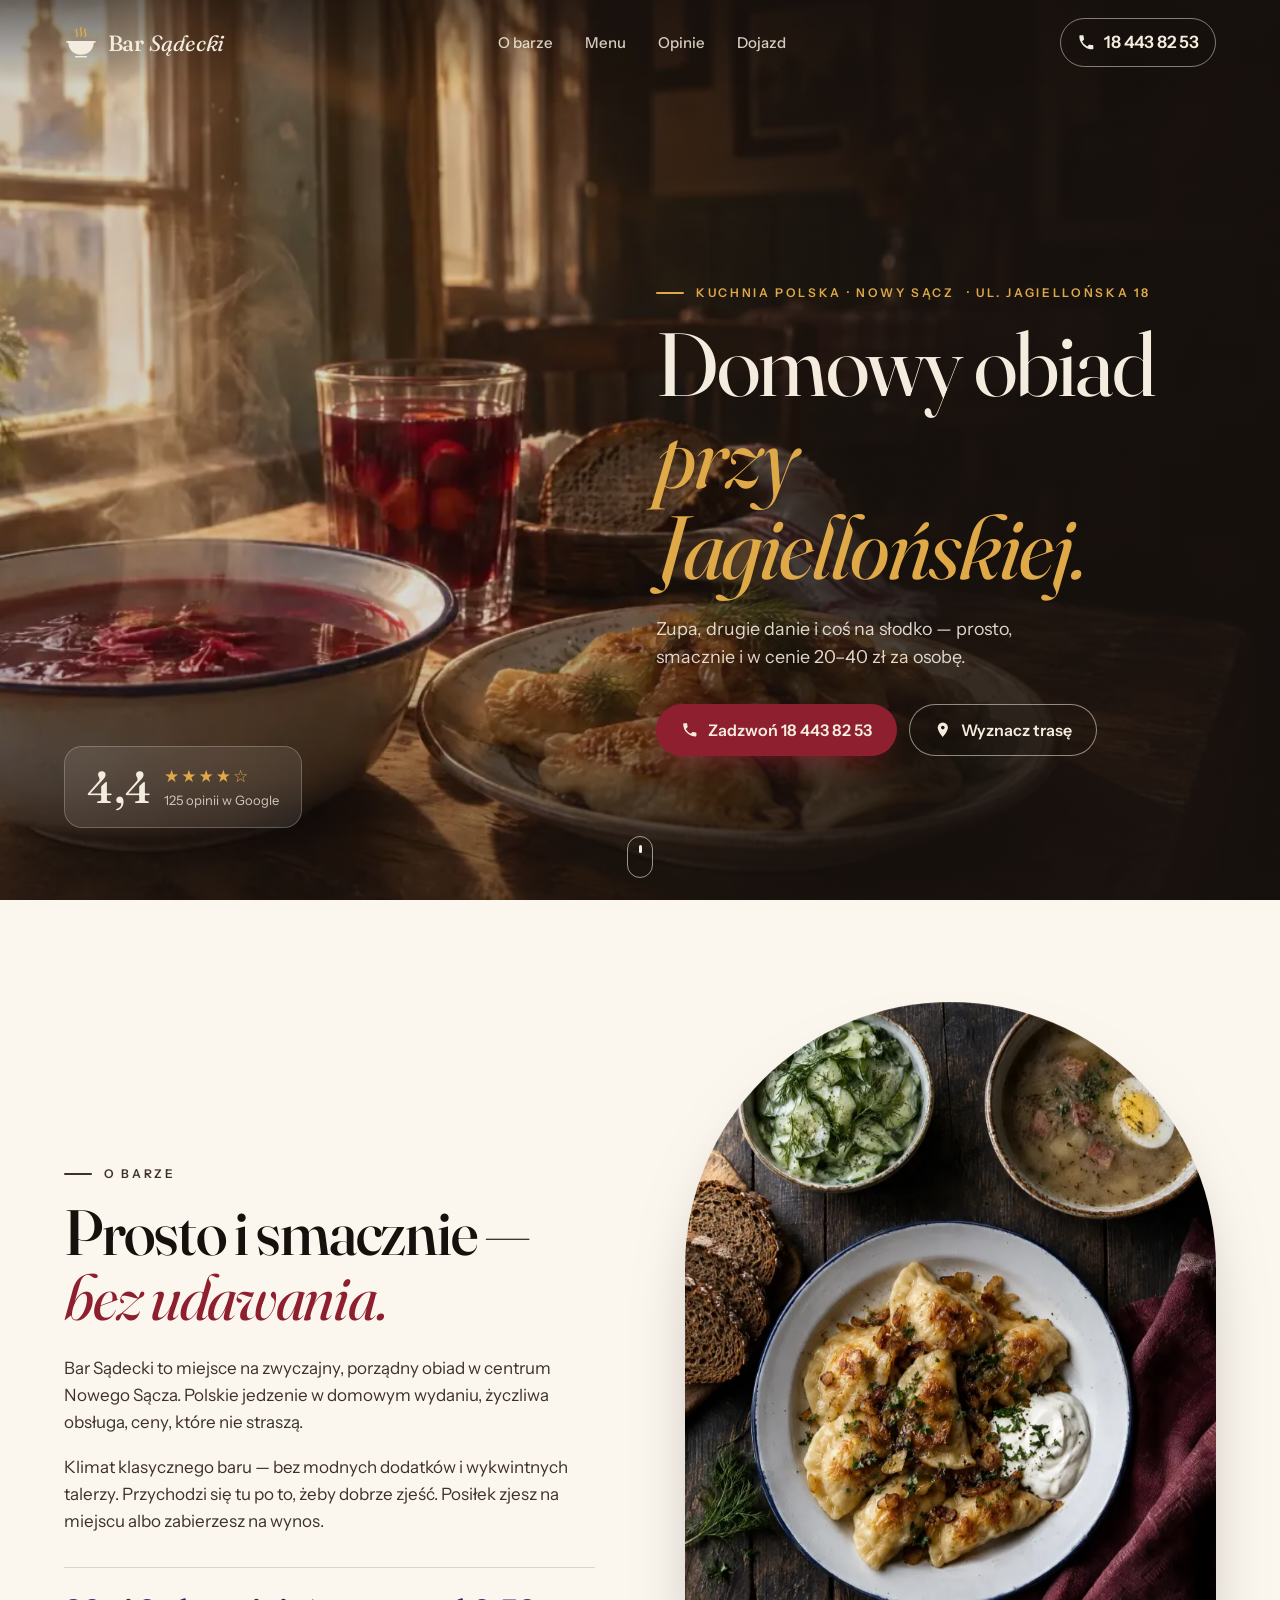
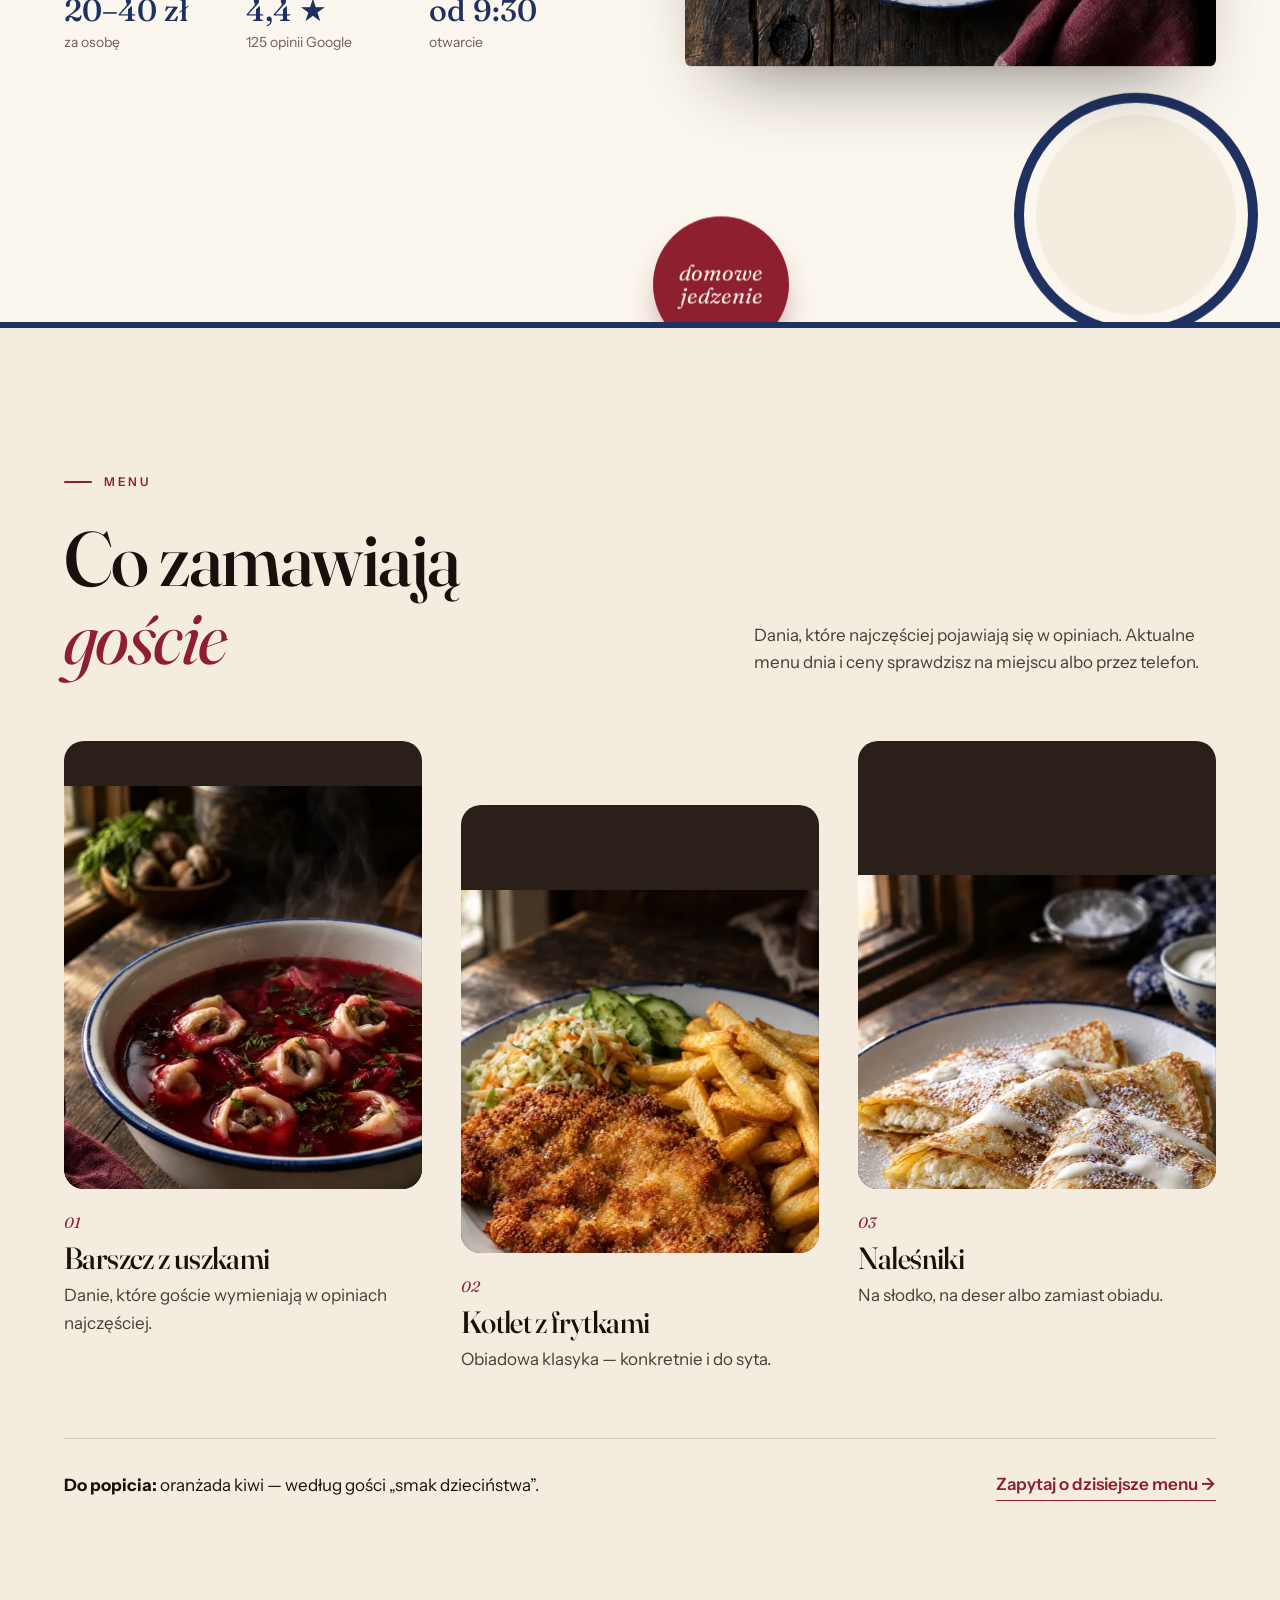
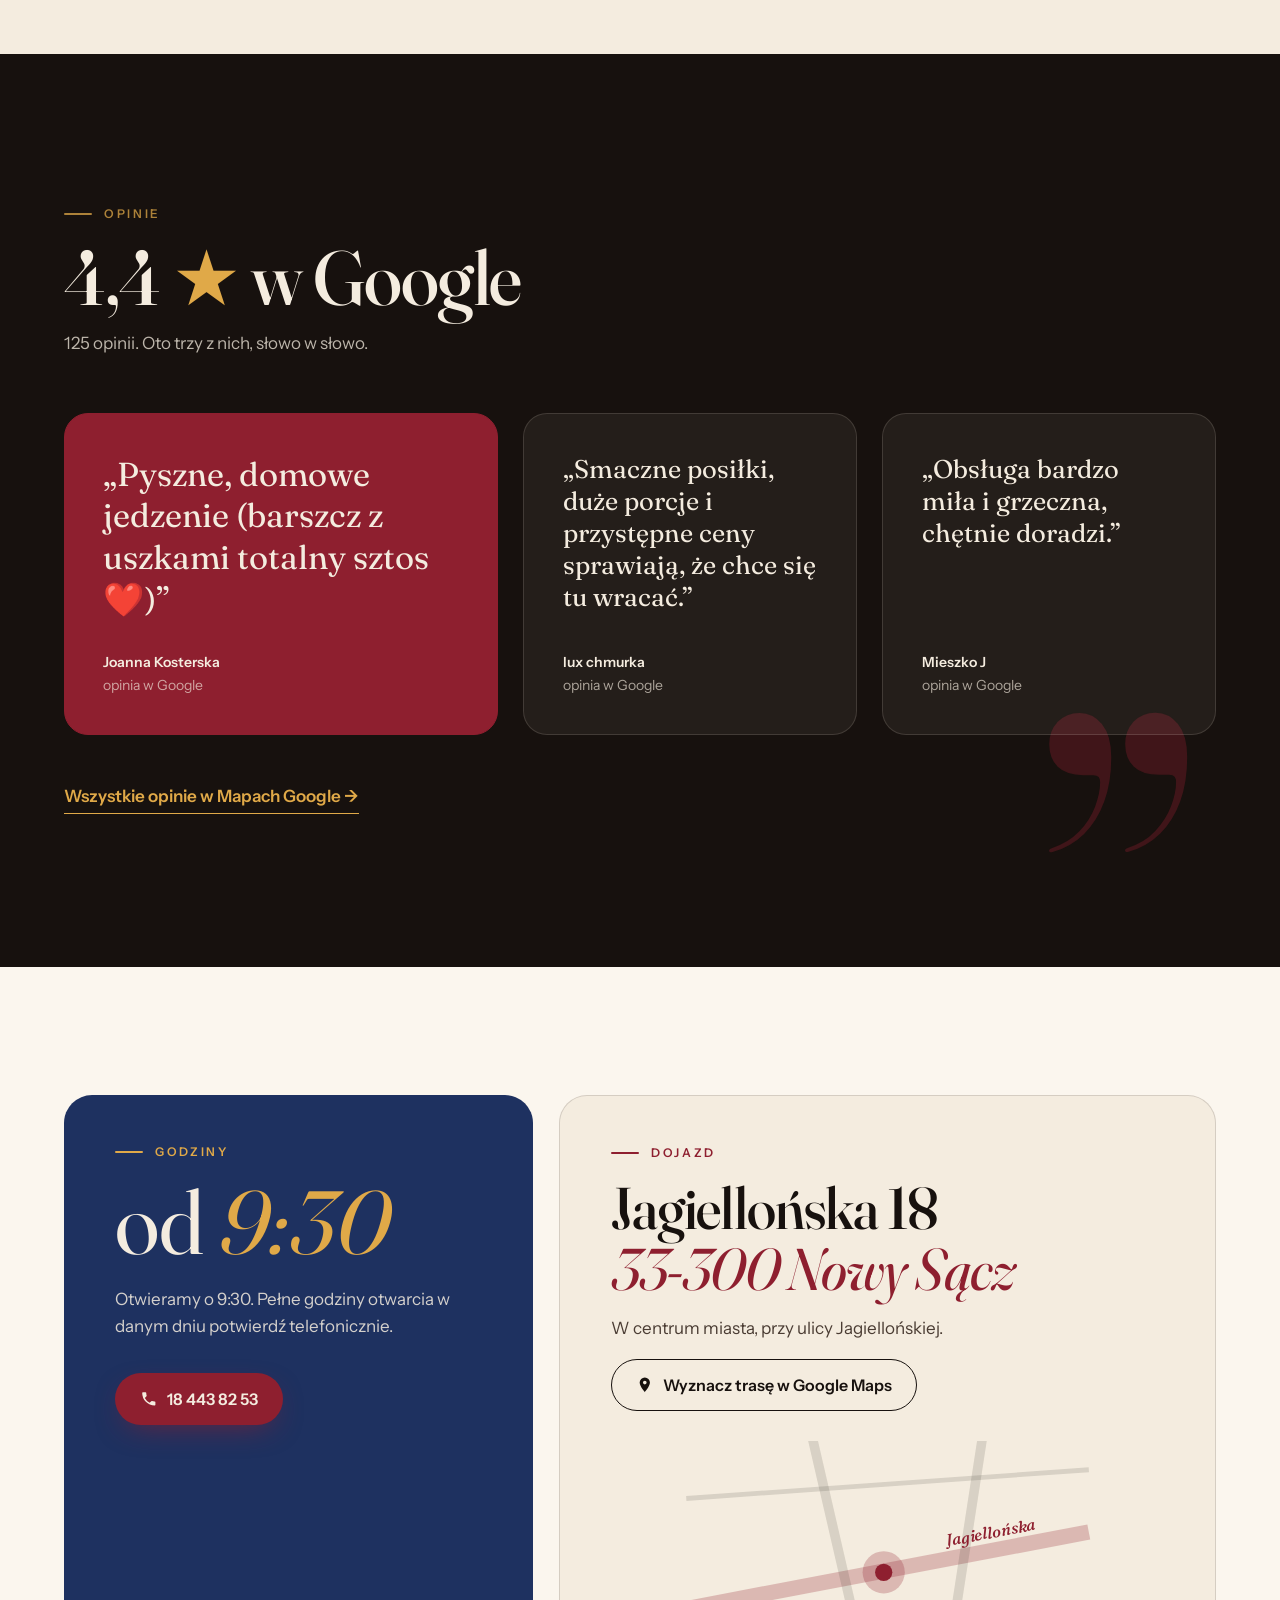
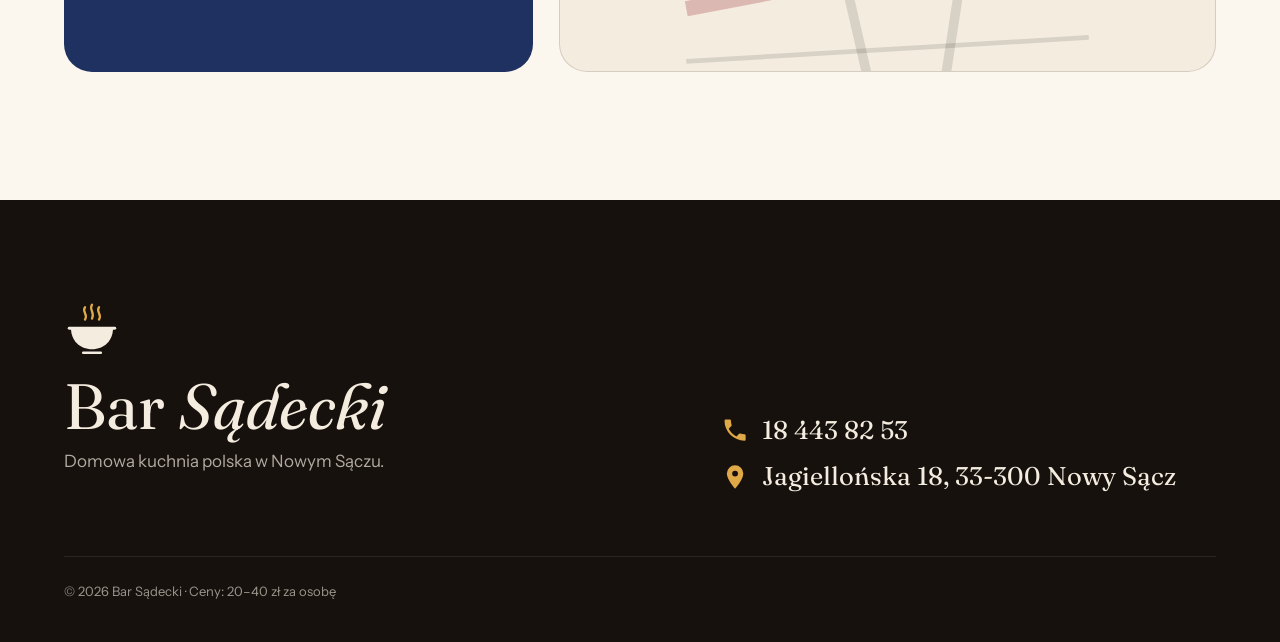
==== index.html @ 89e1b19e "Bar Sądecki — strona www (statyczna) Co-Authored-By: Claude Opus 5.5 <noreply@anthropic.com>" ====
<!DOCTYPE html><html lang="pl"><head><meta charSet="utf-8"/><meta name="viewport" content="width=device-width, initial-scale=1, viewport-fit=cover"/><link rel="stylesheet" href="https://fonts.googleapis.com/css2?family=Fraunces:ital,opsz,wght@0,9..144,300..700;1,9..144,300..700&amp;family=Instrument+Sans:wght@400..600&amp;display=swap" data-precedence="default"/><link rel="stylesheet" href="assets/site-Bk66gv_F.css" data-precedence="default"/><title>Bar Sądecki — domowa kuchnia polska w Nowym Sączu</title><meta name="description" content="Bar Sądecki przy ul. Jagiellońskiej 18 w Nowym Sączu. Domowa kuchnia polska, barszcz z uszkami, obiady 20–40 zł za osobę. Zadzwoń: 18 443 82 53."/><meta name="theme-color" content="#17110e"/><meta name="format-detection" content="telephone=no"/><meta property="og:title" content="Bar Sądecki — domowa kuchnia polska w Nowym Sączu"/><meta property="og:description" content="Bar Sądecki przy ul. Jagiellońskiej 18 w Nowym Sączu. Domowa kuchnia polska, barszcz z uszkami, obiady 20–40 zł za osobę. Zadzwoń: 18 443 82 53."/><meta property="og:type" content="restaurant"/><meta property="og:locale" content="pl_PL"/><meta property="og:site_name" content="Bar Sądecki"/><meta property="og:url" content="https://nieoliwier.github.io/bar-sadecki/"/><meta property="og:image" content="https://nieoliwier.github.io/bar-sadecki/assets/og.jpg"/><meta property="og:image:width" content="1200"/><meta property="og:image:height" content="630"/><meta property="og:image:alt" content="Bar Sądecki — barszcz i pierogi w porannym słońcu"/><meta name="twitter:card" content="summary_large_image"/><meta name="twitter:image" content="https://nieoliwier.github.io/bar-sadecki/assets/og.jpg"/><link rel="canonical" href="https://nieoliwier.github.io/bar-sadecki/"/><link rel="preconnect" href="https://fonts.googleapis.com"/><link rel="preconnect" href="https://fonts.gstatic.com" crossorigin="anonymous"/><link rel="preload" as="image" href="assets/hero-poster.webp" fetchPriority="high"/><link rel="icon" href="favicon.svg" type="image/svg+xml"/><link rel="apple-touch-icon" href="assets/apple-touch-icon.png"/></head><body><!--$--><script type="application/ld+json">{"@context":"https://schema.org","@type":"Restaurant","name":"Bar Sądecki","url":"https://nieoliwier.github.io/bar-sadecki/","image":"https://nieoliwier.github.io/bar-sadecki/assets/og.jpg","telephone":"+48 18 443 82 53","servesCuisine":"Kuchnia polska","priceRange":"20–40 zł","address":{"@type":"PostalAddress","streetAddress":"Jagiellońska 18","postalCode":"33-300","addressLocality":"Nowy Sącz","addressCountry":"PL"},"geo":{"@type":"GeoCoordinates","latitude":49.6224165,"longitude":20.6919546},"hasMap":"https://www.google.com/maps/search/?api=1&query=Bar%20S%C4%85decki%20Jagiello%C5%84ska%2018%20Nowy%20S%C4%85cz"}</script><header class="nav"><a class="brand" href="#top" aria-label="Bar Sądecki — strona główna"><svg class="brand__mark" viewBox="0 0 64 64" aria-hidden="true"><path class="logo__steam" d="M24 6c-4 5 4 8 0 14M32 3c-4 6 4 9 0 16M40 6c-4 5 4 8 0 14" fill="none" stroke="currentColor" stroke-width="2.6" stroke-linecap="round"></path><path d="M8 30h48c0 14-10 24-24 24S8 44 8 30Z" fill="currentColor"></path><path d="M6 30h52" stroke="currentColor" stroke-width="3.4" stroke-linecap="round"></path><path d="M22 58h20" stroke="currentColor" stroke-width="3" stroke-linecap="round"></path></svg><span class="brand__word">Bar <em>Sądecki</em></span></a><nav class="nav__links" aria-label="Sekcje"><a href="#o-barze">O barze</a><a href="#menu">Menu</a><a href="#opinie">Opinie</a><a href="#dojazd">Dojazd</a></nav><a class="nav__call" href="tel:+48184438253"><svg class="ico" viewBox="0 0 24 24" aria-hidden="true"><path d="M6.6 10.8a15.1 15.1 0 0 0 6.6 6.6l2.2-2.2a1 1 0 0 1 1-.25 11.4 11.4 0 0 0 3.6.57 1 1 0 0 1 1 1V20a1 1 0 0 1-1 1A17 17 0 0 1 3 4a1 1 0 0 1 1-1h3.5a1 1 0 0 1 1 1c0 1.25.2 2.45.57 3.57a1 1 0 0 1-.25 1Z" fill="currentColor"></path></svg><span>18 443 82 53</span></a></header><main id="top"><section class="hero" aria-labelledby="hero-title"><div class="hero__media" data-depth="0.38" data-anchor="hero"><div class="hero__video-wrap"><video class="hero__video" autoplay muted loop playsinline preload="auto"
  poster="assets/hero-poster.webp" aria-hidden="true" disablepictureinpicture>
  <source src="assets/hero-720.mp4" type="video/mp4" media="(max-width: 767px)">
  <source src="assets/hero-1080.mp4" type="video/mp4">
</video></div><div class="hero__shade"></div></div><div class="hero__content" data-depth="-0.12" data-anchor="hero" data-fade="1"><p class="eyebrow hero__eyebrow">Kuchnia polska · Nowy Sącz<span class="hide-sm"> · ul. Jagiellońska 18</span></p><h1 id="hero-title" class="hero__title">Domowy obiad<br/><em>przy Jagiellońskiej.</em></h1><p class="hero__lede">Zupa, drugie danie i coś na słodko — prosto, smacznie i w cenie 20–40 zł za osobę.</p><div class="hero__ctas"><a class="btn btn--solid" href="tel:+48184438253"><svg class="ico" viewBox="0 0 24 24" aria-hidden="true"><path d="M6.6 10.8a15.1 15.1 0 0 0 6.6 6.6l2.2-2.2a1 1 0 0 1 1-.25 11.4 11.4 0 0 0 3.6.57 1 1 0 0 1 1 1V20a1 1 0 0 1-1 1A17 17 0 0 1 3 4a1 1 0 0 1 1-1h3.5a1 1 0 0 1 1 1c0 1.25.2 2.45.57 3.57a1 1 0 0 1-.25 1Z" fill="currentColor"></path></svg> Zadzwoń <!-- -->18 443 82 53</a><a class="btn btn--ghost" href="https://www.google.com/maps/dir/?api=1&amp;destination=Bar%20S%C4%85decki%2C%20Jagiello%C5%84ska%2018%2C%2033-300%20Nowy%20S%C4%85cz" target="_blank" rel="noopener"><svg class="ico" viewBox="0 0 24 24" aria-hidden="true"><path d="M12 2a7 7 0 0 0-7 7c0 5.25 7 13 7 13s7-7.75 7-13a7 7 0 0 0-7-7Zm0 9.5A2.5 2.5 0 1 1 12 6.5a2.5 2.5 0 0 1 0 5Z" fill="currentColor"></path></svg> Wyznacz trasę</a></div></div><a class="hero__rating" href="https://www.google.com/maps/search/?api=1&amp;query=Bar%20S%C4%85decki%20Jagiello%C5%84ska%2018%20Nowy%20S%C4%85cz" target="_blank" rel="noopener" data-depth="-0.28" data-anchor="hero"><span class="hero__rating-num">4,4</span><span class="hero__stars" aria-hidden="true">★★★★☆</span><span class="hero__rating-src">125 opinii w Google</span></a><a class="hero__scroll" href="#o-barze" aria-label="Przewiń do opisu baru"><span></span></a></section><section class="about" id="o-barze" aria-labelledby="about-title"><div class="about__text reveal"><p class="eyebrow">O barze</p><h2 id="about-title">Prosto i smacznie —<br/><em>bez udawania.</em></h2><p>Bar Sądecki to miejsce na zwyczajny, porządny obiad w centrum Nowego Sącza. Polskie jedzenie w domowym wydaniu, życzliwa obsługa, ceny, które nie straszą.</p><p>Klimat klasycznego baru — bez modnych dodatków i wykwintnych talerzy. Przychodzi się tu po to, żeby dobrze zjeść. Posiłek zjesz na miejscu albo zabierzesz na wynos.</p><ul class="facts"><li><strong>20–40 zł</strong><span>za osobę</span></li><li><strong>4,4 ★</strong><span>125 opinii Google</span></li><li><strong>od 9:30</strong><span>otwarcie</span></li></ul></div><div class="about__visual"><div class="about__frame" data-depth="0.08"><picture><source srcSet="assets/stol-800.webp 800w, assets/stol-1200.webp 1200w" sizes="(max-width: 767px) 92vw, 44vw" type="image/webp"/><img src="assets/stol-1200.jpg" alt="Stół z domowym obiadem: pierogi z cebulką, żurek z jajkiem, mizeria i chleb" width="1200" height="1500" loading="lazy" decoding="async"/></picture></div><div class="about__rim" data-depth="-0.16" aria-hidden="true"></div><p class="about__tag" data-depth="-0.3" aria-hidden="true">domowe<br/>jedzenie</p></div></section><section class="menu" id="menu" aria-labelledby="menu-title"><div class="menu__head reveal"><p class="eyebrow">Menu</p><h2 id="menu-title">Co zamawiają <em>goście</em></h2><p class="menu__intro">Dania, które najczęściej pojawiają się w opiniach. Aktualne menu dnia i ceny sprawdzisz na miejscu albo przez telefon.</p></div><ol class="dishes"><li class="dish reveal" style="transition-delay:0ms"><div class="dish__img"><div class="dish__img-inner" data-depth="0.05"><picture><source srcSet="assets/barszcz-640.webp 640w, assets/barszcz-960.webp 960w" sizes="(max-width: 767px) 88vw, 30vw" type="image/webp"/><img src="assets/barszcz-960.jpg" alt="Barszcz z uszkami" width="960" height="1200" loading="lazy" decoding="async"/></picture></div></div><span class="dish__no">01</span><h3>Barszcz z uszkami</h3><p>Danie, które goście wymieniają w opiniach najczęściej.</p></li><li class="dish reveal" style="transition-delay:90ms"><div class="dish__img"><div class="dish__img-inner" data-depth="0.08"><picture><source srcSet="assets/kotlet-640.webp 640w, assets/kotlet-960.webp 960w" sizes="(max-width: 767px) 88vw, 30vw" type="image/webp"/><img src="assets/kotlet-960.jpg" alt="Kotlet z frytkami" width="960" height="1200" loading="lazy" decoding="async"/></picture></div></div><span class="dish__no">02</span><h3>Kotlet z frytkami</h3><p>Obiadowa klasyka — konkretnie i do syta.</p></li><li class="dish reveal" style="transition-delay:180ms"><div class="dish__img"><div class="dish__img-inner" data-depth="0.11"><picture><source srcSet="assets/nalesniki-640.webp 640w, assets/nalesniki-960.webp 960w" sizes="(max-width: 767px) 88vw, 30vw" type="image/webp"/><img src="assets/nalesniki-960.jpg" alt="Naleśniki" width="960" height="1200" loading="lazy" decoding="async"/></picture></div></div><span class="dish__no">03</span><h3>Naleśniki</h3><p>Na słodko, na deser albo zamiast obiadu.</p></li></ol><div class="menu__strip reveal"><p><strong>Do popicia:</strong> oranżada kiwi — według gości „smak dzieciństwa”.</p><a class="link" href="tel:+48184438253">Zapytaj o dzisiejsze menu →</a></div></section><section class="reviews" id="opinie" aria-labelledby="reviews-title"><div class="reviews__bgmark" data-depth="0.22" aria-hidden="true">„</div><div class="reviews__head reveal"><p class="eyebrow">Opinie</p><h2 id="reviews-title">4,4 <span aria-hidden="true">★</span> w Google</h2><p>125 opinii. Oto trzy z nich, słowo w słowo.</p></div><div class="reviews__grid"><figure class="review reveal" style="transition-delay:0ms"><blockquote><p>Pyszne, domowe jedzenie (barszcz z uszkami totalny sztos ❤️)</p></blockquote><figcaption><span class="review__author">Joanna Kosterska</span><span class="review__src">opinia w Google</span></figcaption></figure><figure class="review reveal" style="transition-delay:110ms"><blockquote><p>Smaczne posiłki, duże porcje i przystępne ceny sprawiają, że chce się tu wracać.</p></blockquote><figcaption><span class="review__author">lux chmurka</span><span class="review__src">opinia w Google</span></figcaption></figure><figure class="review reveal" style="transition-delay:220ms"><blockquote><p>Obsługa bardzo miła i grzeczna, chętnie doradzi.</p></blockquote><figcaption><span class="review__author">Mieszko J</span><span class="review__src">opinia w Google</span></figcaption></figure></div><a class="link link--light reveal" href="https://www.google.com/maps/search/?api=1&amp;query=Bar%20S%C4%85decki%20Jagiello%C5%84ska%2018%20Nowy%20S%C4%85cz" target="_blank" rel="noopener">Wszystkie opinie w Mapach Google →</a></section><section class="visit" id="dojazd" aria-labelledby="visit-title"><div class="visit__card visit__hours reveal"><p class="eyebrow">Godziny</p><p class="visit__big">od <span>9:30</span></p><p>Otwieramy o 9:30. Pełne godziny otwarcia w danym dniu potwierdź telefonicznie.</p><a class="btn btn--solid" href="tel:+48184438253"><svg class="ico" viewBox="0 0 24 24" aria-hidden="true"><path d="M6.6 10.8a15.1 15.1 0 0 0 6.6 6.6l2.2-2.2a1 1 0 0 1 1-.25 11.4 11.4 0 0 0 3.6.57 1 1 0 0 1 1 1V20a1 1 0 0 1-1 1A17 17 0 0 1 3 4a1 1 0 0 1 1-1h3.5a1 1 0 0 1 1 1c0 1.25.2 2.45.57 3.57a1 1 0 0 1-.25 1Z" fill="currentColor"></path></svg> <!-- -->18 443 82 53</a></div><div class="visit__card visit__where reveal"><p class="eyebrow">Dojazd</p><h2 id="visit-title" class="visit__addr">Jagiellońska 18<br/><em>33-300 Nowy Sącz</em></h2><p>W centrum miasta, przy ulicy Jagiellońskiej.</p><a class="btn btn--ghost-dark" href="https://www.google.com/maps/dir/?api=1&amp;destination=Bar%20S%C4%85decki%2C%20Jagiello%C5%84ska%2018%2C%2033-300%20Nowy%20S%C4%85cz" target="_blank" rel="noopener"><svg class="ico" viewBox="0 0 24 24" aria-hidden="true"><path d="M12 2a7 7 0 0 0-7 7c0 5.25 7 13 7 13s7-7.75 7-13a7 7 0 0 0-7-7Zm0 9.5A2.5 2.5 0 1 1 12 6.5a2.5 2.5 0 0 1 0 5Z" fill="currentColor"></path></svg> Wyznacz trasę w Google Maps</a><svg class="visit__map" viewBox="0 0 400 240" aria-hidden="true"><path d="M-10 175 L410 95" class="road road--main"></path><path d="M120 -10 L180 250" class="road"></path><path d="M300 -10 L260 250" class="road"></path><path d="M-10 60 L410 30" class="road road--thin"></path><path d="M-10 230 L410 205" class="road road--thin"></path><text x="262" y="110" class="map__label" transform="rotate(-10.8 262 110)">Jagiellońska</text><g class="map__pin" transform="translate(196 137)"><circle r="22" class="map__pulse"></circle><circle r="9"></circle></g></svg></div></section></main><footer class="footer"><div class="footer__brand"><svg class="footer__mark" viewBox="0 0 64 64" aria-hidden="true"><path class="logo__steam" d="M24 6c-4 5 4 8 0 14M32 3c-4 6 4 9 0 16M40 6c-4 5 4 8 0 14" fill="none" stroke="currentColor" stroke-width="2.6" stroke-linecap="round"></path><path d="M8 30h48c0 14-10 24-24 24S8 44 8 30Z" fill="currentColor"></path><path d="M6 30h52" stroke="currentColor" stroke-width="3.4" stroke-linecap="round"></path><path d="M22 58h20" stroke="currentColor" stroke-width="3" stroke-linecap="round"></path></svg><p class="footer__name">Bar <em>Sądecki</em></p><p class="footer__tag">Domowa kuchnia polska w Nowym Sączu.</p></div><address class="footer__contact"><a href="tel:+48184438253"><svg class="ico" viewBox="0 0 24 24" aria-hidden="true"><path d="M6.6 10.8a15.1 15.1 0 0 0 6.6 6.6l2.2-2.2a1 1 0 0 1 1-.25 11.4 11.4 0 0 0 3.6.57 1 1 0 0 1 1 1V20a1 1 0 0 1-1 1A17 17 0 0 1 3 4a1 1 0 0 1 1-1h3.5a1 1 0 0 1 1 1c0 1.25.2 2.45.57 3.57a1 1 0 0 1-.25 1Z" fill="currentColor"></path></svg> <!-- -->18 443 82 53</a><a href="https://www.google.com/maps/dir/?api=1&amp;destination=Bar%20S%C4%85decki%2C%20Jagiello%C5%84ska%2018%2C%2033-300%20Nowy%20S%C4%85cz" target="_blank" rel="noopener"><svg class="ico" viewBox="0 0 24 24" aria-hidden="true"><path d="M12 2a7 7 0 0 0-7 7c0 5.25 7 13 7 13s7-7.75 7-13a7 7 0 0 0-7-7Zm0 9.5A2.5 2.5 0 1 1 12 6.5a2.5 2.5 0 0 1 0 5Z" fill="currentColor"></path></svg> <!-- -->Jagiellońska 18, 33-300 Nowy Sącz</a></address><p class="footer__legal">© <!-- -->2026<!-- --> Bar Sądecki · Ceny: 20–40 zł za osobę</p></footer><a class="callbar" href="tel:+48184438253" aria-label="Zadzwoń do Baru Sądeckiego: 18 443 82 53"><svg class="ico" viewBox="0 0 24 24" aria-hidden="true"><path d="M6.6 10.8a15.1 15.1 0 0 0 6.6 6.6l2.2-2.2a1 1 0 0 1 1-.25 11.4 11.4 0 0 0 3.6.57 1 1 0 0 1 1 1V20a1 1 0 0 1-1 1A17 17 0 0 1 3 4a1 1 0 0 1 1-1h3.5a1 1 0 0 1 1 1c0 1.25.2 2.45.57 3.57a1 1 0 0 1-.25 1Z" fill="currentColor"></path></svg> Zadzwoń</a><!--/$--><script src="assets/motion.js" defer></script></body></html>
---- assets/site-Bk66gv_F.css ----
:root{--ink: #17110e;--oak: #2a1f19;--cream: #f4ecdf;--paper: #fbf6ee;--beet: #8e1f2f;--beet-deep: #6b1522;--enamel: #1e3160;--gold: #e0a948;--muted: #6d5f55;--line: rgba(23, 17, 14, .14);--serif: "Fraunces", "Iowan Old Style", Georgia, serif;--sans: "Instrument Sans", system-ui, -apple-system, "Segoe UI", sans-serif;--ease: cubic-bezier(.22, 1, .36, 1);--gutter: clamp(16px, 5vw, 72px);color-scheme:light}*,*:before,*:after{box-sizing:border-box}html{scroll-behavior:smooth;-webkit-text-size-adjust:100%}body{margin:0;background:var(--paper);color:var(--ink);font:400 17px/1.6 var(--sans);-webkit-font-smoothing:antialiased;overflow-x:clip}img,svg,video{display:block;max-width:100%}a{color:inherit}h1,h2,h3{font-family:var(--serif);font-weight:500;line-height:1.02;letter-spacing:-.02em;margin:0;font-variation-settings:"opsz" 120}h1 em,h2 em,.brand em,.footer__name em{font-style:italic;font-weight:400}p{margin:0 0 1em}::selection{background:var(--beet);color:var(--cream)}:focus-visible{outline:2px solid var(--gold);outline-offset:3px;border-radius:4px}.eyebrow{font:600 12px/1 var(--sans);letter-spacing:.22em;text-transform:uppercase;color:var(--beet);margin-bottom:1.2rem;display:flex;align-items:center;gap:.75rem}.eyebrow:before{content:"";width:28px;height:2px;background:currentColor;border-radius:2px}.ico{width:1.1em;height:1.1em;flex:none}.btn{display:inline-flex;align-items:center;gap:.6rem;min-height:52px;padding:0 1.5rem;border-radius:999px;font:600 16px/1 var(--sans);text-decoration:none;border:1.5px solid transparent;cursor:pointer;transition:transform .35s var(--ease),background .3s,color .3s,border-color .3s}.btn:hover{transform:translateY(-2px)}.btn--solid{background:var(--beet);color:var(--cream);box-shadow:0 10px 30px -12px #8e1f2fcc}.btn--solid:hover{background:var(--beet-deep)}.btn--ghost{color:var(--cream);border-color:#f4ecdf8c;background:#17110e40;-webkit-backdrop-filter:blur(6px);backdrop-filter:blur(6px)}.btn--ghost:hover{background:var(--cream);color:var(--ink)}.btn--ghost-dark{color:var(--ink);border-color:var(--ink)}.btn--ghost-dark:hover{background:var(--ink);color:var(--cream)}.link{font-weight:600;color:var(--beet);text-decoration:none;border-bottom:1.5px solid currentColor;padding-bottom:2px}.link--light{color:var(--gold)}.nav{position:fixed;inset:0 0 auto;z-index:20;display:flex;align-items:center;justify-content:space-between;gap:1rem;padding:18px var(--gutter);color:var(--cream);background:linear-gradient(#17110e8c,#17110e00);transition:background .4s var(--ease),padding .4s var(--ease),box-shadow .4s}.nav--solid{background:#17110eeb;-webkit-backdrop-filter:blur(12px);backdrop-filter:blur(12px);padding-block:12px;box-shadow:0 1px #f4ecdf14}.brand{display:flex;align-items:center;gap:.6rem;text-decoration:none}.brand__mark{width:34px;height:34px;color:var(--cream)}.brand__mark .logo__steam,.footer__mark .logo__steam{color:var(--gold);animation:steam 3.2s ease-in-out infinite;transform-origin:50% 100%}@keyframes steam{0%,to{transform:translateY(0) scaleY(1);opacity:1}50%{transform:translateY(-2px) scaleY(1.08);opacity:.65}}.brand__word{font:500 22px/1 var(--serif);letter-spacing:-.01em}.nav__links{display:flex;gap:2rem;font-size:15px;font-weight:500}.nav__links a{text-decoration:none;opacity:.85}.nav__links a:hover{opacity:1;color:var(--gold)}.nav__call{display:inline-flex;align-items:center;gap:.5rem;text-decoration:none;font-weight:600;padding:10px 16px;border-radius:999px;border:1.5px solid rgba(244,236,223,.5);-webkit-backdrop-filter:blur(6px);backdrop-filter:blur(6px)}.nav__call:hover{background:var(--cream);color:var(--ink)}.hero{position:relative;height:100svh;min-height:600px;overflow:hidden;background:var(--ink);color:var(--cream);isolation:isolate}.hero__media{position:absolute;inset:-6% 0 -18%;z-index:-1;will-change:transform}.hero__video-wrap,.hero__video{width:100%;height:100%}.hero__video{object-fit:cover;object-position:30% 50%;background:var(--ink) url(hero-poster.webp) center / cover no-repeat}.hero__shade{position:absolute;inset:0;background:linear-gradient(90deg,#17110e33,#17110e26 38%,#17110ed1 72%),linear-gradient(0deg,#17110ed9,#17110e00 38%)}.hero__content{position:absolute;right:var(--gutter);bottom:clamp(96px,16vh,170px);width:min(560px,100% - 2 * var(--gutter));will-change:transform,opacity}.hero__eyebrow{color:var(--gold)}.hero__title{font-size:clamp(46px,7vw,104px);font-weight:400;margin-bottom:1.4rem;text-wrap:balance}.hero__title em{color:var(--gold)}.hero__lede{font-size:clamp(17px,1.4vw,20px);max-width:34ch;opacity:.9;margin-bottom:2rem}.hero__ctas{display:flex;flex-wrap:wrap;gap:.75rem}.hero__rating{position:absolute;left:var(--gutter);bottom:clamp(40px,8vh,80px);display:grid;grid-template-columns:auto auto;column-gap:.75rem;align-items:center;padding:16px 22px;border-radius:18px;text-decoration:none;background:#f4ecdf1a;border:1px solid rgba(244,236,223,.25);-webkit-backdrop-filter:blur(10px);backdrop-filter:blur(10px);will-change:transform}.hero__rating-num{grid-row:span 2;font:500 44px/1 var(--serif)}.hero__stars{color:var(--gold);letter-spacing:.12em}.hero__rating-src{font-size:13px;opacity:.8}.hero__scroll{position:absolute;left:50%;bottom:22px;width:26px;height:42px;margin-left:-13px;border:1.5px solid rgba(244,236,223,.6);border-radius:20px}.hero__scroll span{position:absolute;left:50%;top:8px;width:3px;height:8px;margin-left:-1.5px;border-radius:2px;background:var(--cream);animation:nudge 1.8s var(--ease) infinite}@keyframes nudge{0%{transform:translateY(0);opacity:1}to{transform:translateY(14px);opacity:0}}.about{display:grid;grid-template-columns:1fr 1fr;gap:clamp(40px,7vw,120px);align-items:center;padding:clamp(96px,14vw,180px) var(--gutter);max-width:1400px;margin:0 auto}.about h2{font-size:clamp(38px,5vw,68px);margin-bottom:1.6rem}.about h2 em{color:var(--beet)}.about__text>p{max-width:50ch;color:#3d312a}.facts{list-style:none;padding:1.6rem 0 0;margin:2rem 0 0;border-top:1px solid var(--line);display:grid;grid-template-columns:repeat(3,1fr);gap:1rem}.facts strong{display:block;font:500 clamp(24px,2.4vw,32px)/1.1 var(--serif);color:var(--enamel)}.facts span{font-size:14px;color:var(--muted)}.about__visual{position:relative;aspect-ratio:4 / 5}.about__frame{position:absolute;inset:0;border-radius:999px 999px 24px 24px;overflow:hidden;box-shadow:0 40px 80px -40px #17110e99;will-change:transform}.about__frame img{width:100%;height:112%;object-fit:cover;margin-top:-6%}.about__rim{position:absolute;width:46%;aspect-ratio:1;right:-8%;bottom:-6%;border-radius:50%;border:10px solid var(--enamel);background:var(--cream);box-shadow:inset 0 0 0 12px var(--paper);z-index:-1;will-change:transform}.about__tag{position:absolute;left:-6%;bottom:12%;margin:0;padding:22px 26px;border-radius:50%;aspect-ratio:1;display:grid;place-items:center;text-align:center;background:var(--beet);color:var(--cream);font:italic 400 22px/1.05 var(--serif);transform:rotate(-8deg);box-shadow:0 20px 40px -20px #6b1522e6;will-change:transform}.menu{background:var(--cream);padding:clamp(96px,12vw,160px) var(--gutter);position:relative}.menu:before{content:"";position:absolute;inset:0 0 auto;height:6px;background:var(--enamel)}.menu__head{max-width:1400px;margin:0 auto 4rem;display:grid;grid-template-columns:1fr 1fr;gap:2rem;align-items:end}.menu__head .eyebrow{grid-column:1 / -1;margin:0}.menu__head h2{font-size:clamp(40px,6vw,84px)}.menu__head h2 em{color:var(--beet)}.menu__intro{color:#4a3c33;max-width:42ch;justify-self:end;margin:0}.dishes{list-style:none;margin:0 auto;padding:0;max-width:1400px;display:grid;grid-template-columns:repeat(3,1fr);gap:clamp(20px,3vw,44px)}.dish{position:relative}.dish:nth-child(2){margin-top:64px}.dish__img{aspect-ratio:4 / 5;overflow:hidden;border-radius:20px;margin-bottom:1.3rem;background:var(--oak)}.dish__img-inner{height:100%;will-change:transform}.dish__img img{width:100%;height:116%;margin-top:-8%;object-fit:cover;transition:transform 1.2s var(--ease)}.dish:hover .dish__img img{transform:scale(1.04)}.dish__no{font:italic 400 15px/1 var(--serif);color:var(--beet)}.dish h3{font-size:clamp(26px,2.4vw,34px);margin:.4rem 0 .5rem}.dish p{color:#4a3c33;margin:0}.menu__strip{max-width:1400px;margin:4rem auto 0;padding-top:2rem;border-top:1px solid var(--line);display:flex;flex-wrap:wrap;gap:1rem 2rem;justify-content:space-between;align-items:center}.menu__strip p{margin:0}.reviews{position:relative;overflow:hidden;background:var(--ink);color:var(--cream);padding:clamp(96px,12vw,170px) var(--gutter)}.reviews__bgmark{position:absolute;top:-.1em;right:4vw;font:400 clamp(300px,45vw,720px)/1 var(--serif);color:var(--beet);opacity:.35;pointer-events:none;will-change:transform}.reviews__head{position:relative;max-width:1400px;margin:0 auto 3.5rem}.reviews__head .eyebrow{color:var(--gold)}.reviews__head h2{font-size:clamp(44px,6vw,84px);margin-bottom:.8rem}.reviews__head h2 span{color:var(--gold)}.reviews__head>p{opacity:.75}.reviews__grid{position:relative;max-width:1400px;margin:0 auto 3rem;display:grid;grid-template-columns:1.3fr 1fr 1fr;gap:clamp(16px,2vw,28px)}.review{margin:0;padding:clamp(28px,3vw,44px);border-radius:24px;background:#f4ecdf0f;border:1px solid rgba(244,236,223,.14);display:flex;flex-direction:column;justify-content:space-between;gap:2rem}.review:first-child{background:var(--beet);border-color:var(--beet)}.review blockquote{margin:0}.review blockquote p{font:400 clamp(22px,2vw,30px)/1.25 var(--serif);margin:0}.review:first-child blockquote p{font-size:clamp(26px,2.6vw,38px)}.review blockquote p:before{content:"„"}.review blockquote p:after{content:"”"}.review figcaption{display:flex;flex-direction:column;font-size:14px}.review__author{font-weight:600}.review__src{opacity:.65}.reviews>.link{position:relative;display:inline-block;margin-left:max(0px,(100% - 1400px) / 2)}.visit{display:grid;grid-template-columns:1fr 1.4fr;gap:clamp(16px,2vw,28px);padding:clamp(80px,10vw,140px) var(--gutter);max-width:calc(1400px + 2 * var(--gutter));margin:0 auto}.visit__card{position:relative;overflow:hidden;border-radius:28px;padding:clamp(28px,4vw,56px)}.visit__hours{background:var(--enamel);color:var(--cream)}.visit__hours .eyebrow{color:var(--gold)}.visit__big{font:400 clamp(56px,7vw,104px)/1 var(--serif);margin-bottom:1.2rem}.visit__big span{font-style:italic;color:var(--gold)}.visit__hours>p:not(.eyebrow):not(.visit__big){opacity:.85;max-width:32ch;margin-bottom:2rem}.visit__where{background:var(--cream);border:1px solid var(--line);padding-bottom:clamp(200px,22vw,260px)}.visit__addr{font-size:clamp(38px,4.6vw,64px);margin-bottom:1rem}.visit__addr em{color:var(--beet)}.visit__where>p:not(.eyebrow){color:#4a3c33}.visit__map{position:absolute;left:0;right:0;bottom:0;width:100%;height:clamp(170px,19vw,230px);pointer-events:none}.road{fill:none;stroke:#17110e1f;stroke-width:10}.road--main{stroke:#8e1f2f40;stroke-width:16}.road--thin{stroke-width:5}.map__label{font:italic 500 17px var(--serif);fill:var(--beet)}.map__pin circle{fill:var(--beet)}.map__pin .map__pulse{fill:#8e1f2f40;transform-origin:center;transform-box:fill-box;animation:pulse 2.4s var(--ease) infinite}@keyframes pulse{0%{transform:scale(.4);opacity:1}to{transform:scale(1.6);opacity:0}}.footer{background:var(--ink);color:var(--cream);padding:clamp(64px,8vw,110px) var(--gutter) 40px;display:grid;grid-template-columns:1.2fr 1fr;gap:2rem 4rem}.footer__mark{width:56px;height:56px;color:var(--cream);margin-bottom:1rem}.footer__name{font:400 clamp(40px,5vw,64px)/1 var(--serif);margin-bottom:.6rem}.footer__tag{opacity:.7}.footer__contact{font-style:normal;display:flex;flex-direction:column;gap:1rem;align-self:end}.footer__contact a{display:inline-flex;align-items:center;gap:.75rem;text-decoration:none;font:400 clamp(20px,2vw,28px)/1.2 var(--serif)}.footer__contact a .ico,.footer__contact a:hover{color:var(--gold)}.footer__legal{grid-column:1 / -1;margin:2rem 0 0;padding-top:1.5rem;border-top:1px solid rgba(244,236,223,.15);font-size:13px;opacity:.6}.callbar{display:none}.notfound{min-height:100svh;display:grid;place-content:center;justify-items:start;gap:1.2rem;padding:var(--gutter)}.notfound h1{font-size:clamp(36px,6vw,72px)}.motion-ready .reveal{opacity:0;transform:translateY(36px);transition:opacity 1s var(--ease),transform 1.1s var(--ease)}.motion-ready .reveal.is-in{opacity:1;transform:none}@media(max-width:960px){.nav__links{display:none}.about,.menu__head,.visit,.footer{grid-template-columns:1fr}.about__visual{width:min(100%,520px);margin:0 auto}.menu__intro{justify-self:start}.reviews__grid{grid-template-columns:1fr}}@media(max-width:767px){body{font-size:16px}.nav{padding-block:14px}.nav__call span{display:none}.nav__call{padding:10px}.hero__content{left:var(--gutter);right:var(--gutter);width:auto;bottom:150px}.hero__shade{background:linear-gradient(0deg,#17110ef2,#17110e8c 55%,#17110e26)}.hero__video{object-position:38% 50%}.hero__ctas .btn{flex:1 1 100%;justify-content:center}.hero__rating{bottom:56px;padding:10px 16px}.hero__rating-num{font-size:30px}.hero__scroll{display:none}.about__tag{font-size:17px;left:-2%;padding:16px}.facts{grid-template-columns:repeat(3,1fr);gap:.5rem}.dishes{grid-template-columns:1fr;gap:48px}.dish:nth-child(2){margin-top:0}.menu__strip{flex-direction:column;align-items:flex-start}.reviews__bgmark{right:-4vw}.visit__card .btn{width:100%;justify-content:center}.footer{padding-bottom:110px}.callbar{position:fixed;z-index:30;left:16px;right:16px;bottom:max(16px,env(safe-area-inset-bottom));display:flex;align-items:center;justify-content:center;gap:.6rem;min-height:56px;border-radius:999px;background:var(--beet);color:var(--cream);font-weight:600;text-decoration:none;box-shadow:0 16px 40px -12px #17110eb3;transform:translateY(140%);transition:transform .5s var(--ease)}.callbar.is-shown{transform:none}.hide-sm{display:none}}@media(prefers-reduced-motion:reduce){html{scroll-behavior:auto}*,*:before,*:after{animation-duration:.001ms!important;animation-iteration-count:1!important;transition-duration:.001ms!important}[data-depth]{transform:none!important}.motion-ready .reveal{opacity:1;transform:none}}
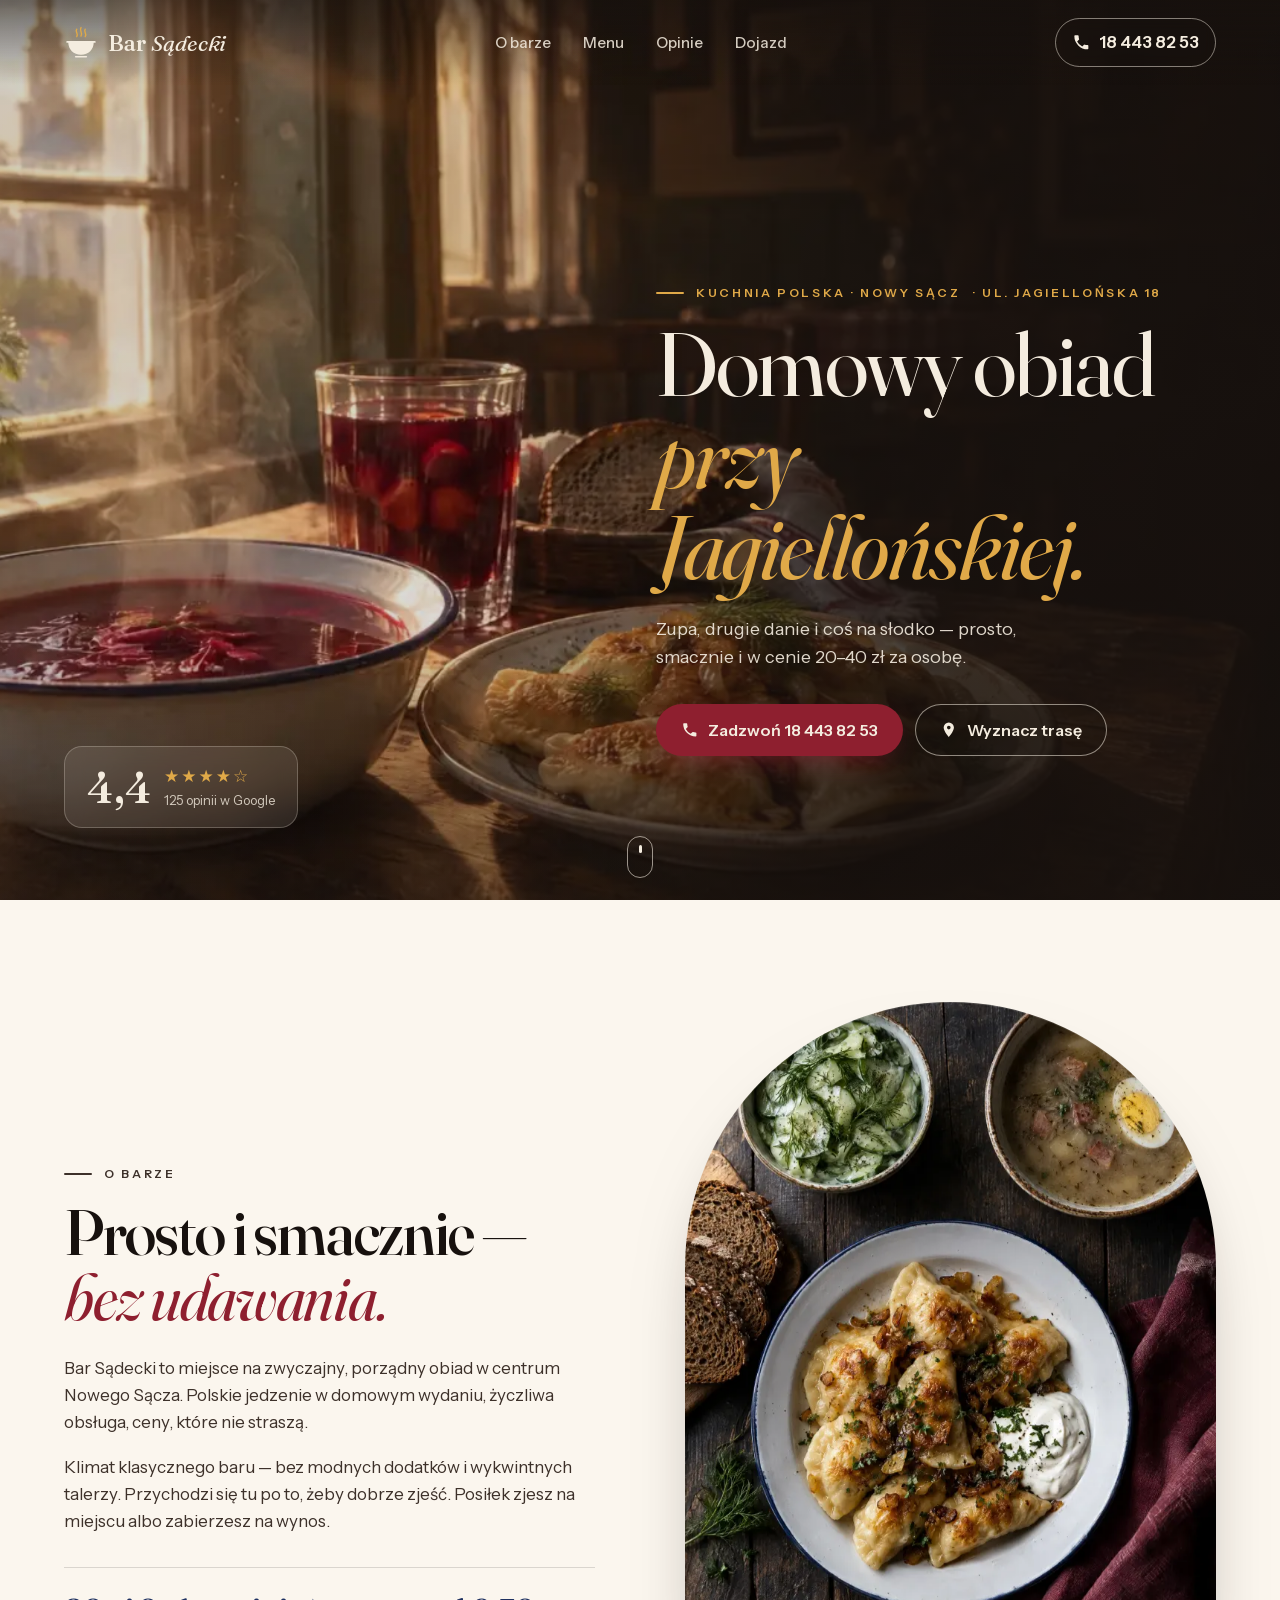
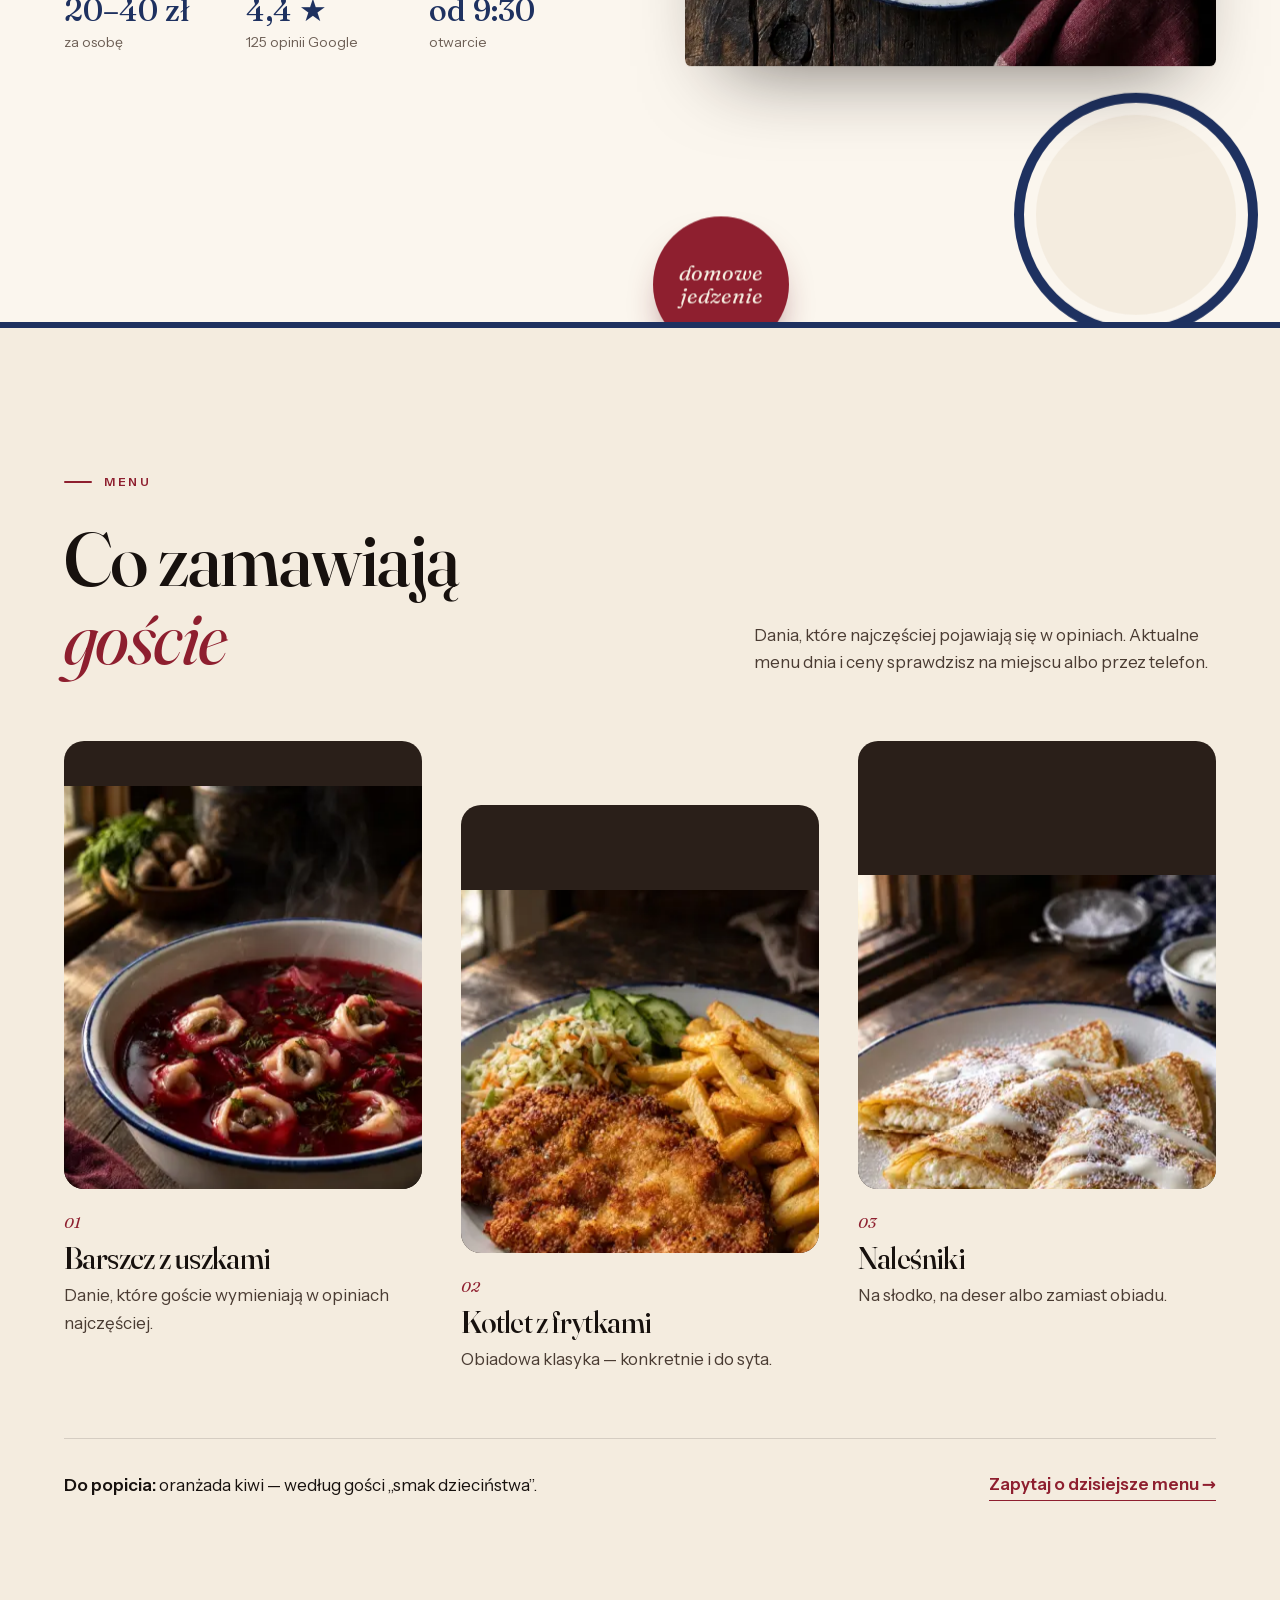
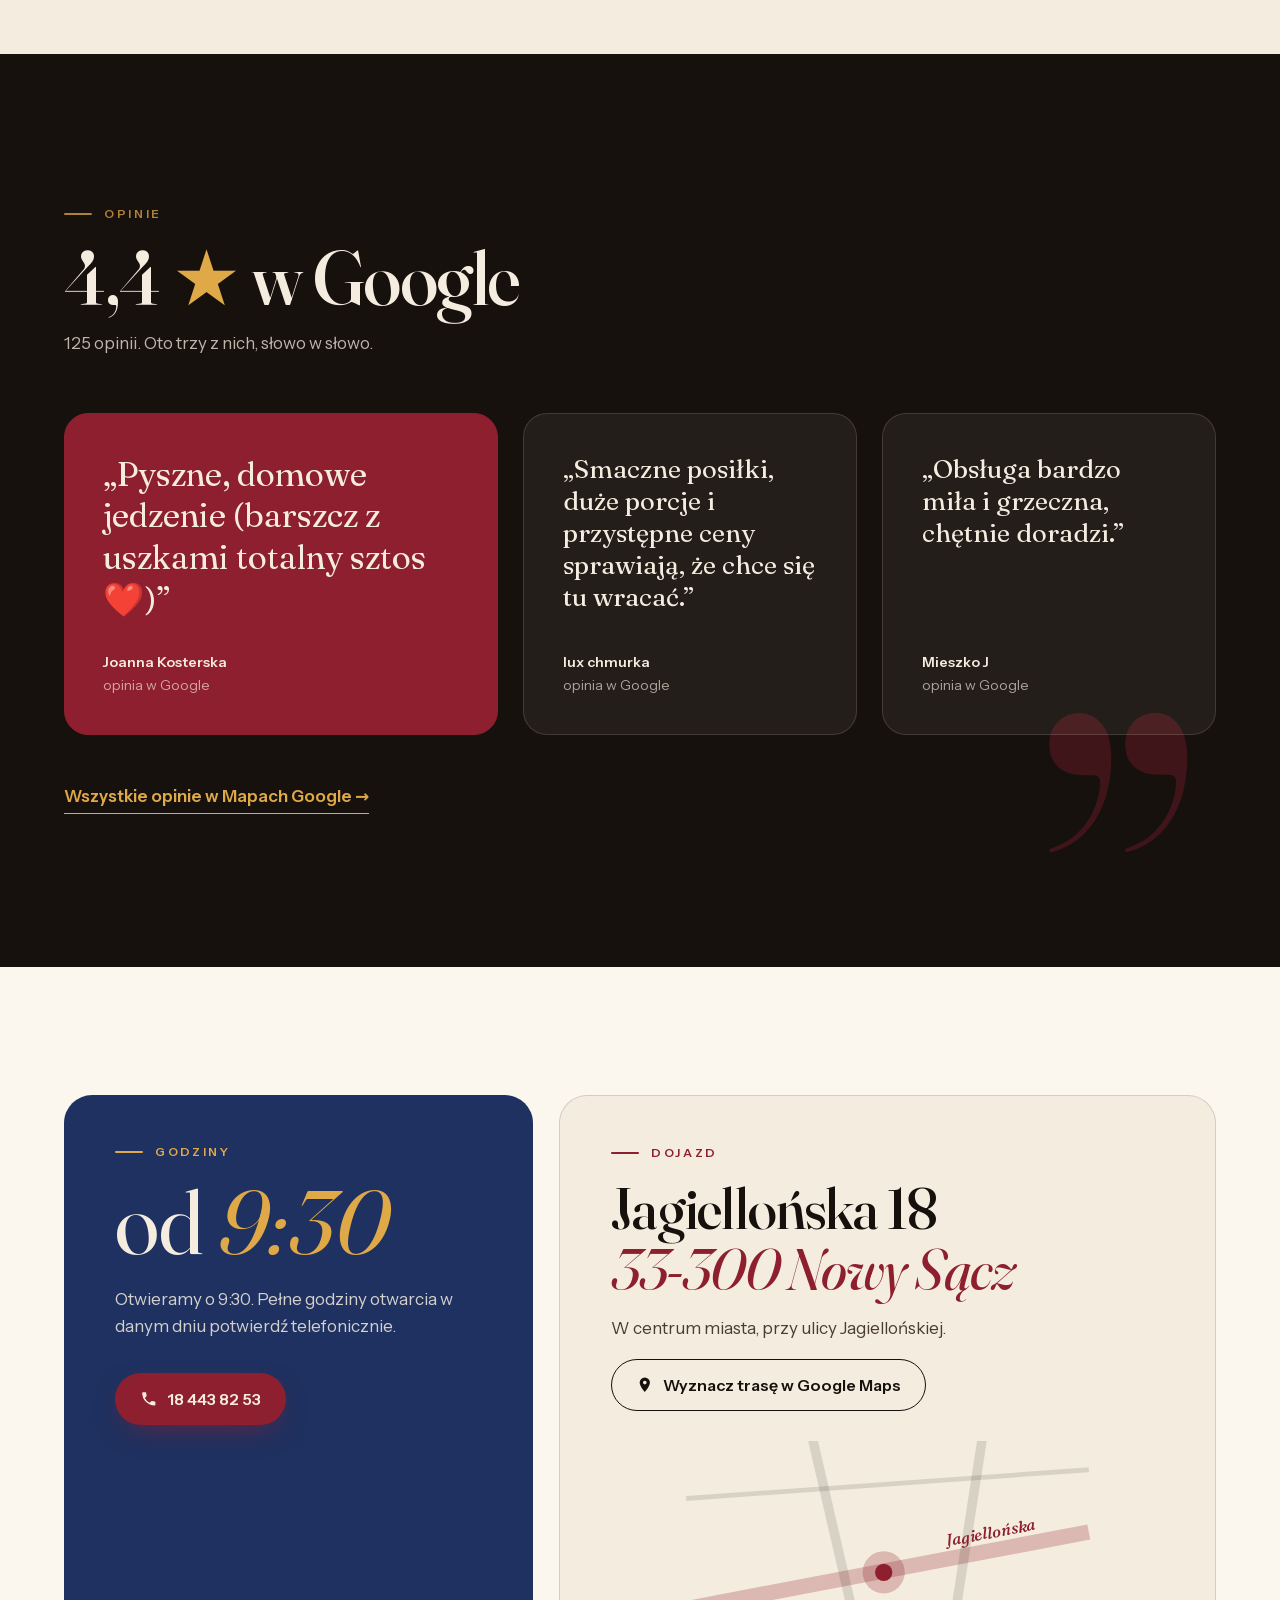
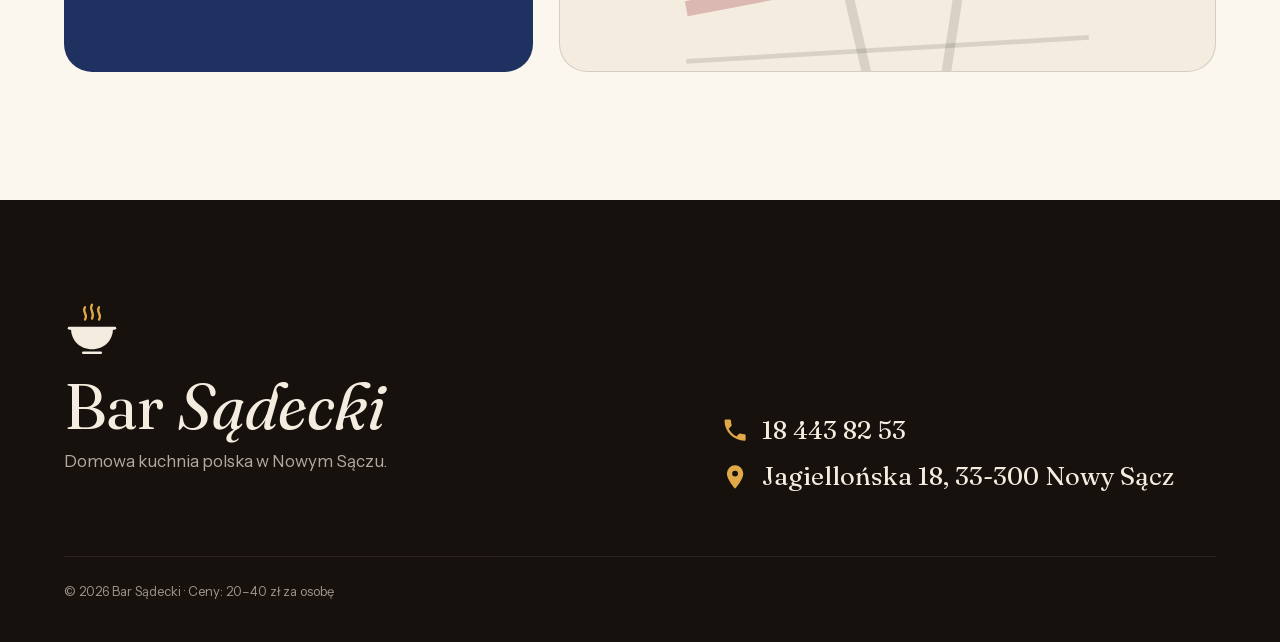
==== commit d55f05dd: "Wydajność: CSS inline, czcionki lokalnie, mniejsze obrazy na telefon Co-Authored-By: Claude Opus 5.5" ====
--- a/index.html
+++ b/index.html
@@ -1,5 +1,55 @@
-<!DOCTYPE html><html lang="pl"><head><meta charSet="utf-8"/><meta name="viewport" content="width=device-width, initial-scale=1, viewport-fit=cover"/><link rel="stylesheet" href="https://fonts.googleapis.com/css2?family=Fraunces:ital,opsz,wght@0,9..144,300..700;1,9..144,300..700&amp;family=Instrument+Sans:wght@400..600&amp;display=swap" data-precedence="default"/><link rel="stylesheet" href="assets/site-Bk66gv_F.css" data-precedence="default"/><title>Bar Sądecki — domowa kuchnia polska w Nowym Sączu</title><meta name="description" content="Bar Sądecki przy ul. Jagiellońskiej 18 w Nowym Sączu. Domowa kuchnia polska, barszcz z uszkami, obiady 20–40 zł za osobę. Zadzwoń: 18 443 82 53."/><meta name="theme-color" content="#17110e"/><meta name="format-detection" content="telephone=no"/><meta property="og:title" content="Bar Sądecki — domowa kuchnia polska w Nowym Sączu"/><meta property="og:description" content="Bar Sądecki przy ul. Jagiellońskiej 18 w Nowym Sączu. Domowa kuchnia polska, barszcz z uszkami, obiady 20–40 zł za osobę. Zadzwoń: 18 443 82 53."/><meta property="og:type" content="restaurant"/><meta property="og:locale" content="pl_PL"/><meta property="og:site_name" content="Bar Sądecki"/><meta property="og:url" content="https://nieoliwier.github.io/bar-sadecki/"/><meta property="og:image" content="https://nieoliwier.github.io/bar-sadecki/assets/og.jpg"/><meta property="og:image:width" content="1200"/><meta property="og:image:height" content="630"/><meta property="og:image:alt" content="Bar Sądecki — barszcz i pierogi w porannym słońcu"/><meta name="twitter:card" content="summary_large_image"/><meta name="twitter:image" content="https://nieoliwier.github.io/bar-sadecki/assets/og.jpg"/><link rel="canonical" href="https://nieoliwier.github.io/bar-sadecki/"/><link rel="preconnect" href="https://fonts.googleapis.com"/><link rel="preconnect" href="https://fonts.gstatic.com" crossorigin="anonymous"/><link rel="preload" as="image" href="assets/hero-poster.webp" fetchPriority="high"/><link rel="icon" href="favicon.svg" type="image/svg+xml"/><link rel="apple-touch-icon" href="assets/apple-touch-icon.png"/></head><body><!--$--><script type="application/ld+json">{"@context":"https://schema.org","@type":"Restaurant","name":"Bar Sądecki","url":"https://nieoliwier.github.io/bar-sadecki/","image":"https://nieoliwier.github.io/bar-sadecki/assets/og.jpg","telephone":"+48 18 443 82 53","servesCuisine":"Kuchnia polska","priceRange":"20–40 zł","address":{"@type":"PostalAddress","streetAddress":"Jagiellońska 18","postalCode":"33-300","addressLocality":"Nowy Sącz","addressCountry":"PL"},"geo":{"@type":"GeoCoordinates","latitude":49.6224165,"longitude":20.6919546},"hasMap":"https://www.google.com/maps/search/?api=1&query=Bar%20S%C4%85decki%20Jagiello%C5%84ska%2018%20Nowy%20S%C4%85cz"}</script><header class="nav"><a class="brand" href="#top" aria-label="Bar Sądecki — strona główna"><svg class="brand__mark" viewBox="0 0 64 64" aria-hidden="true"><path class="logo__steam" d="M24 6c-4 5 4 8 0 14M32 3c-4 6 4 9 0 16M40 6c-4 5 4 8 0 14" fill="none" stroke="currentColor" stroke-width="2.6" stroke-linecap="round"></path><path d="M8 30h48c0 14-10 24-24 24S8 44 8 30Z" fill="currentColor"></path><path d="M6 30h52" stroke="currentColor" stroke-width="3.4" stroke-linecap="round"></path><path d="M22 58h20" stroke="currentColor" stroke-width="3" stroke-linecap="round"></path></svg><span class="brand__word">Bar <em>Sądecki</em></span></a><nav class="nav__links" aria-label="Sekcje"><a href="#o-barze">O barze</a><a href="#menu">Menu</a><a href="#opinie">Opinie</a><a href="#dojazd">Dojazd</a></nav><a class="nav__call" href="tel:+48184438253"><svg class="ico" viewBox="0 0 24 24" aria-hidden="true"><path d="M6.6 10.8a15.1 15.1 0 0 0 6.6 6.6l2.2-2.2a1 1 0 0 1 1-.25 11.4 11.4 0 0 0 3.6.57 1 1 0 0 1 1 1V20a1 1 0 0 1-1 1A17 17 0 0 1 3 4a1 1 0 0 1 1-1h3.5a1 1 0 0 1 1 1c0 1.25.2 2.45.57 3.57a1 1 0 0 1-.25 1Z" fill="currentColor"></path></svg><span>18 443 82 53</span></a></header><main id="top"><section class="hero" aria-labelledby="hero-title"><div class="hero__media" data-depth="0.38" data-anchor="hero"><div class="hero__video-wrap"><video class="hero__video" autoplay muted loop playsinline preload="auto"
+<!DOCTYPE html><html lang="pl"><head><meta charSet="utf-8"/><meta name="viewport" content="width=device-width, initial-scale=1, viewport-fit=cover"/><link rel="preload" as="font" type="font/woff2" href="assets/fonts/Fraunces-normal-latin.woff2" crossorigin/><link rel="preload" as="font" type="font/woff2" href="assets/fonts/InstrumentSans-normal-latin.woff2" crossorigin/><style>@font-face {
+  font-family: 'Fraunces';
+  font-style: italic;
+  font-weight: 300 700;
+  font-display: swap;
+  src: url(assets/fonts/Fraunces-italic-latin-ext.woff2) format('woff2');
+  unicode-range: U+0100-02BA, U+02BD-02C5, U+02C7-02CC, U+02CE-02D7, U+02DD-02FF, U+0304, U+0308, U+0329, U+1D00-1DBF, U+1E00-1E9F, U+1EF2-1EFF, U+2020, U+20A0-20AB, U+20AD-20C0, U+2113, U+2C60-2C7F, U+A720-A7FF;
+}
+@font-face {
+  font-family: 'Fraunces';
+  font-style: italic;
+  font-weight: 300 700;
+  font-display: swap;
+  src: url(assets/fonts/Fraunces-italic-latin.woff2) format('woff2');
+  unicode-range: U+0000-00FF, U+0131, U+0152-0153, U+02BB-02BC, U+02C6, U+02DA, U+02DC, U+0304, U+0308, U+0329, U+2000-206F, U+20AC, U+2122, U+2191, U+2193, U+2212, U+2215, U+FEFF, U+FFFD;
+}
+@font-face {
+  font-family: 'Fraunces';
+  font-style: normal;
+  font-weight: 300 700;
+  font-display: swap;
+  src: url(assets/fonts/Fraunces-normal-latin-ext.woff2) format('woff2');
+  unicode-range: U+0100-02BA, U+02BD-02C5, U+02C7-02CC, U+02CE-02D7, U+02DD-02FF, U+0304, U+0308, U+0329, U+1D00-1DBF, U+1E00-1E9F, U+1EF2-1EFF, U+2020, U+20A0-20AB, U+20AD-20C0, U+2113, U+2C60-2C7F, U+A720-A7FF;
+}
+@font-face {
+  font-family: 'Fraunces';
+  font-style: normal;
+  font-weight: 300 700;
+  font-display: swap;
+  src: url(assets/fonts/Fraunces-normal-latin.woff2) format('woff2');
+  unicode-range: U+0000-00FF, U+0131, U+0152-0153, U+02BB-02BC, U+02C6, U+02DA, U+02DC, U+0304, U+0308, U+0329, U+2000-206F, U+20AC, U+2122, U+2191, U+2193, U+2212, U+2215, U+FEFF, U+FFFD;
+}
+@font-face {
+  font-family: 'Instrument Sans';
+  font-style: normal;
+  font-weight: 400 600;
+  font-stretch: 100%;
+  font-display: swap;
+  src: url(assets/fonts/InstrumentSans-normal-latin-ext.woff2) format('woff2');
+  unicode-range: U+0100-02BA, U+02BD-02C5, U+02C7-02CC, U+02CE-02D7, U+02DD-02FF, U+0304, U+0308, U+0329, U+1D00-1DBF, U+1E00-1E9F, U+1EF2-1EFF, U+2020, U+20A0-20AB, U+20AD-20C0, U+2113, U+2C60-2C7F, U+A720-A7FF;
+}
+@font-face {
+  font-family: 'Instrument Sans';
+  font-style: normal;
+  font-weight: 400 600;
+  font-stretch: 100%;
+  font-display: swap;
+  src: url(assets/fonts/InstrumentSans-normal-latin.woff2) format('woff2');
+  unicode-range: U+0000-00FF, U+0131, U+0152-0153, U+02BB-02BC, U+02C6, U+02DA, U+02DC, U+0304, U+0308, U+0329, U+2000-206F, U+20AC, U+2122, U+2191, U+2193, U+2212, U+2215, U+FEFF, U+FFFD;
+}:root{--ink: #17110e;--oak: #2a1f19;--cream: #f4ecdf;--paper: #fbf6ee;--beet: #8e1f2f;--beet-deep: #6b1522;--enamel: #1e3160;--gold: #e0a948;--muted: #6d5f55;--line: rgba(23, 17, 14, .14);--serif: "Fraunces", "Iowan Old Style", Georgia, serif;--sans: "Instrument Sans", system-ui, -apple-system, "Segoe UI", sans-serif;--ease: cubic-bezier(.22, 1, .36, 1);--gutter: clamp(16px, 5vw, 72px);color-scheme:light}*,*:before,*:after{box-sizing:border-box}html{scroll-behavior:smooth;-webkit-text-size-adjust:100%}body{margin:0;background:var(--paper);color:var(--ink);font:400 17px/1.6 var(--sans);-webkit-font-smoothing:antialiased;overflow-x:clip}img,svg,video{display:block;max-width:100%}a{color:inherit}h1,h2,h3{font-family:var(--serif);font-weight:500;line-height:1.02;letter-spacing:-.02em;margin:0;font-variation-settings:"opsz" 120}h1 em,h2 em,.brand em,.footer__name em{font-style:italic;font-weight:400}p{margin:0 0 1em}::selection{background:var(--beet);color:var(--cream)}:focus-visible{outline:2px solid var(--gold);outline-offset:3px;border-radius:4px}.eyebrow{font:600 12px/1 var(--sans);letter-spacing:.22em;text-transform:uppercase;color:var(--beet);margin-bottom:1.2rem;display:flex;align-items:center;gap:.75rem}.eyebrow:before{content:"";width:28px;height:2px;background:currentColor;border-radius:2px}.ico{width:1.1em;height:1.1em;flex:none}.btn{display:inline-flex;align-items:center;gap:.6rem;min-height:52px;padding:0 1.5rem;border-radius:999px;font:600 16px/1 var(--sans);text-decoration:none;border:1.5px solid transparent;cursor:pointer;transition:transform .35s var(--ease),background .3s,color .3s,border-color .3s}.btn:hover{transform:translateY(-2px)}.btn--solid{background:var(--beet);color:var(--cream);box-shadow:0 10px 30px -12px #8e1f2fcc}.btn--solid:hover{background:var(--beet-deep)}.btn--ghost{color:var(--cream);border-color:#f4ecdf8c;background:#17110e40;-webkit-backdrop-filter:blur(6px);backdrop-filter:blur(6px)}.btn--ghost:hover{background:var(--cream);color:var(--ink)}.btn--ghost-dark{color:var(--ink);border-color:var(--ink)}.btn--ghost-dark:hover{background:var(--ink);color:var(--cream)}.link{font-weight:600;color:var(--beet);text-decoration:none;border-bottom:1.5px solid currentColor;padding-bottom:2px}.link--light{color:var(--gold)}.nav{position:fixed;inset:0 0 auto;z-index:20;display:flex;align-items:center;justify-content:space-between;gap:1rem;padding:18px var(--gutter);color:var(--cream);background:linear-gradient(#17110e8c,#17110e00);transition:background .4s var(--ease),padding .4s var(--ease),box-shadow .4s}.nav--solid{background:#17110eeb;-webkit-backdrop-filter:blur(12px);backdrop-filter:blur(12px);padding-block:12px;box-shadow:0 1px #f4ecdf14}.brand{display:flex;align-items:center;gap:.6rem;text-decoration:none}.brand__mark{width:34px;height:34px;color:var(--cream)}.brand__mark .logo__steam,.footer__mark .logo__steam{color:var(--gold);animation:steam 3.2s ease-in-out infinite;transform-origin:50% 100%}@keyframes steam{0%,to{transform:translateY(0) scaleY(1);opacity:1}50%{transform:translateY(-2px) scaleY(1.08);opacity:.65}}.brand__word{font:500 22px/1 var(--serif);letter-spacing:-.01em}.nav__links{display:flex;gap:2rem;font-size:15px;font-weight:500}.nav__links a{text-decoration:none;opacity:.85}.nav__links a:hover{opacity:1;color:var(--gold)}.nav__call{display:inline-flex;align-items:center;gap:.5rem;text-decoration:none;font-weight:600;padding:10px 16px;border-radius:999px;border:1.5px solid rgba(244,236,223,.5);-webkit-backdrop-filter:blur(6px);backdrop-filter:blur(6px)}.nav__call:hover{background:var(--cream);color:var(--ink)}.hero{position:relative;height:100svh;min-height:600px;overflow:hidden;background:var(--ink);color:var(--cream);isolation:isolate}.hero__media{position:absolute;inset:-6% 0 -18%;z-index:-1;will-change:transform}.hero__video-wrap,.hero__video{width:100%;height:100%}.hero__video{object-fit:cover;object-position:30% 50%;background:var(--ink) url(assets/hero-poster.webp) center / cover no-repeat}.hero__shade{position:absolute;inset:0;background:linear-gradient(90deg,#17110e33,#17110e26 38%,#17110ed1 72%),linear-gradient(0deg,#17110ed9,#17110e00 38%)}.hero__content{position:absolute;right:var(--gutter);bottom:clamp(96px,16vh,170px);width:min(560px,100% - 2 * var(--gutter));will-change:transform,opacity}.hero__eyebrow{color:var(--gold)}.hero__title{font-size:clamp(46px,7vw,104px);font-weight:400;margin-bottom:1.4rem;text-wrap:balance}.hero__title em{color:var(--gold)}.hero__lede{font-size:clamp(17px,1.4vw,20px);max-width:34ch;opacity:.9;margin-bottom:2rem}.hero__ctas{display:flex;flex-wrap:wrap;gap:.75rem}.hero__rating{position:absolute;left:var(--gutter);bottom:clamp(40px,8vh,80px);display:grid;grid-template-columns:auto auto;column-gap:.75rem;align-items:center;padding:16px 22px;border-radius:18px;text-decoration:none;background:#f4ecdf1a;border:1px solid rgba(244,236,223,.25);-webkit-backdrop-filter:blur(10px);backdrop-filter:blur(10px);will-change:transform}.hero__rating-num{grid-row:span 2;font:500 44px/1 var(--serif)}.hero__stars{color:var(--gold);letter-spacing:.12em}.hero__rating-src{font-size:13px;opacity:.8}.hero__scroll{position:absolute;left:50%;bottom:22px;width:26px;height:42px;margin-left:-13px;border:1.5px solid rgba(244,236,223,.6);border-radius:20px}.hero__scroll span{position:absolute;left:50%;top:8px;width:3px;height:8px;margin-left:-1.5px;border-radius:2px;background:var(--cream);animation:nudge 1.8s var(--ease) infinite}@keyframes nudge{0%{transform:translateY(0);opacity:1}to{transform:translateY(14px);opacity:0}}.about{display:grid;grid-template-columns:1fr 1fr;gap:clamp(40px,7vw,120px);align-items:center;padding:clamp(96px,14vw,180px) var(--gutter);max-width:1400px;margin:0 auto}.about h2{font-size:clamp(38px,5vw,68px);margin-bottom:1.6rem}.about h2 em{color:var(--beet)}.about__text>p{max-width:50ch;color:#3d312a}.facts{list-style:none;padding:1.6rem 0 0;margin:2rem 0 0;border-top:1px solid var(--line);display:grid;grid-template-columns:repeat(3,1fr);gap:1rem}.facts strong{display:block;font:500 clamp(24px,2.4vw,32px)/1.1 var(--serif);color:var(--enamel)}.facts span{font-size:14px;color:var(--muted)}.about__visual{position:relative;aspect-ratio:4 / 5}.about__frame{position:absolute;inset:0;border-radius:999px 999px 24px 24px;overflow:hidden;box-shadow:0 40px 80px -40px #17110e99;will-change:transform}.about__frame img{width:100%;height:112%;object-fit:cover;margin-top:-6%}.about__rim{position:absolute;width:46%;aspect-ratio:1;right:-8%;bottom:-6%;border-radius:50%;border:10px solid var(--enamel);background:var(--cream);box-shadow:inset 0 0 0 12px var(--paper);z-index:-1;will-change:transform}.about__tag{position:absolute;left:-6%;bottom:12%;margin:0;padding:22px 26px;border-radius:50%;aspect-ratio:1;display:grid;place-items:center;text-align:center;background:var(--beet);color:var(--cream);font:italic 400 22px/1.05 var(--serif);transform:rotate(-8deg);box-shadow:0 20px 40px -20px #6b1522e6;will-change:transform}.menu{background:var(--cream);padding:clamp(96px,12vw,160px) var(--gutter);position:relative}.menu:before{content:"";position:absolute;inset:0 0 auto;height:6px;background:var(--enamel)}.menu__head{max-width:1400px;margin:0 auto 4rem;display:grid;grid-template-columns:1fr 1fr;gap:2rem;align-items:end}.menu__head .eyebrow{grid-column:1 / -1;margin:0}.menu__head h2{font-size:clamp(40px,6vw,84px)}.menu__head h2 em{color:var(--beet)}.menu__intro{color:#4a3c33;max-width:42ch;justify-self:end;margin:0}.dishes{list-style:none;margin:0 auto;padding:0;max-width:1400px;display:grid;grid-template-columns:repeat(3,1fr);gap:clamp(20px,3vw,44px)}.dish{position:relative}.dish:nth-child(2){margin-top:64px}.dish__img{aspect-ratio:4 / 5;overflow:hidden;border-radius:20px;margin-bottom:1.3rem;background:var(--oak)}.dish__img-inner{height:100%;will-change:transform}.dish__img img{width:100%;height:116%;margin-top:-8%;object-fit:cover;transition:transform 1.2s var(--ease)}.dish:hover .dish__img img{transform:scale(1.04)}.dish__no{font:italic 400 15px/1 var(--serif);color:var(--beet)}.dish h3{font-size:clamp(26px,2.4vw,34px);margin:.4rem 0 .5rem}.dish p{color:#4a3c33;margin:0}.menu__strip{max-width:1400px;margin:4rem auto 0;padding-top:2rem;border-top:1px solid var(--line);display:flex;flex-wrap:wrap;gap:1rem 2rem;justify-content:space-between;align-items:center}.menu__strip p{margin:0}.reviews{position:relative;overflow:hidden;background:var(--ink);color:var(--cream);padding:clamp(96px,12vw,170px) var(--gutter)}.reviews__bgmark{position:absolute;top:-.1em;right:4vw;font:400 clamp(300px,45vw,720px)/1 var(--serif);color:var(--beet);opacity:.35;pointer-events:none;will-change:transform}.reviews__head{position:relative;max-width:1400px;margin:0 auto 3.5rem}.reviews__head .eyebrow{color:var(--gold)}.reviews__head h2{font-size:clamp(44px,6vw,84px);margin-bottom:.8rem}.reviews__head h2 span{color:var(--gold)}.reviews__head>p{opacity:.75}.reviews__grid{position:relative;max-width:1400px;margin:0 auto 3rem;display:grid;grid-template-columns:1.3fr 1fr 1fr;gap:clamp(16px,2vw,28px)}.review{margin:0;padding:clamp(28px,3vw,44px);border-radius:24px;background:#f4ecdf0f;border:1px solid rgba(244,236,223,.14);display:flex;flex-direction:column;justify-content:space-between;gap:2rem}.review:first-child{background:var(--beet);border-color:var(--beet)}.review blockquote{margin:0}.review blockquote p{font:400 clamp(22px,2vw,30px)/1.25 var(--serif);margin:0}.review:first-child blockquote p{font-size:clamp(26px,2.6vw,38px)}.review blockquote p:before{content:"„"}.review blockquote p:after{content:"”"}.review figcaption{display:flex;flex-direction:column;font-size:14px}.review__author{font-weight:600}.review__src{opacity:.65}.reviews>.link{position:relative;display:inline-block;margin-left:max(0px,(100% - 1400px) / 2)}.visit{display:grid;grid-template-columns:1fr 1.4fr;gap:clamp(16px,2vw,28px);padding:clamp(80px,10vw,140px) var(--gutter);max-width:calc(1400px + 2 * var(--gutter));margin:0 auto}.visit__card{position:relative;overflow:hidden;border-radius:28px;padding:clamp(28px,4vw,56px)}.visit__hours{background:var(--enamel);color:var(--cream)}.visit__hours .eyebrow{color:var(--gold)}.visit__big{font:400 clamp(56px,7vw,104px)/1 var(--serif);margin-bottom:1.2rem}.visit__big span{font-style:italic;color:var(--gold)}.visit__hours>p:not(.eyebrow):not(.visit__big){opacity:.85;max-width:32ch;margin-bottom:2rem}.visit__where{background:var(--cream);border:1px solid var(--line);padding-bottom:clamp(200px,22vw,260px)}.visit__addr{font-size:clamp(38px,4.6vw,64px);margin-bottom:1rem}.visit__addr em{color:var(--beet)}.visit__where>p:not(.eyebrow){color:#4a3c33}.visit__map{position:absolute;left:0;right:0;bottom:0;width:100%;height:clamp(170px,19vw,230px);pointer-events:none}.road{fill:none;stroke:#17110e1f;stroke-width:10}.road--main{stroke:#8e1f2f40;stroke-width:16}.road--thin{stroke-width:5}.map__label{font:italic 500 17px var(--serif);fill:var(--beet)}.map__pin circle{fill:var(--beet)}.map__pin .map__pulse{fill:#8e1f2f40;transform-origin:center;transform-box:fill-box;animation:pulse 2.4s var(--ease) infinite}@keyframes pulse{0%{transform:scale(.4);opacity:1}to{transform:scale(1.6);opacity:0}}.footer{background:var(--ink);color:var(--cream);padding:clamp(64px,8vw,110px) var(--gutter) 40px;display:grid;grid-template-columns:1.2fr 1fr;gap:2rem 4rem}.footer__mark{width:56px;height:56px;color:var(--cream);margin-bottom:1rem}.footer__name{font:400 clamp(40px,5vw,64px)/1 var(--serif);margin-bottom:.6rem}.footer__tag{opacity:.7}.footer__contact{font-style:normal;display:flex;flex-direction:column;gap:1rem;align-self:end}.footer__contact a{display:inline-flex;align-items:center;gap:.75rem;text-decoration:none;font:400 clamp(20px,2vw,28px)/1.2 var(--serif)}.footer__contact a .ico,.footer__contact a:hover{color:var(--gold)}.footer__legal{grid-column:1 / -1;margin:2rem 0 0;padding-top:1.5rem;border-top:1px solid rgba(244,236,223,.15);font-size:13px;opacity:.6}.callbar{display:none}.notfound{min-height:100svh;display:grid;place-content:center;justify-items:start;gap:1.2rem;padding:var(--gutter)}.notfound h1{font-size:clamp(36px,6vw,72px)}.motion-ready .reveal{opacity:0;transform:translateY(36px);transition:opacity 1s var(--ease),transform 1.1s var(--ease)}.motion-ready .reveal.is-in{opacity:1;transform:none}@media(max-width:960px){.nav__links{display:none}.about,.menu__head,.visit,.footer{grid-template-columns:1fr}.about__visual{width:min(100%,520px);margin:0 auto}.menu__intro{justify-self:start}.reviews__grid{grid-template-columns:1fr}}@media(max-width:767px){body{font-size:16px}.nav{padding-block:14px}.nav__call span{display:none}.nav__call{padding:10px}.hero__content{left:var(--gutter);right:var(--gutter);width:auto;bottom:150px}.hero__shade{background:linear-gradient(0deg,#17110ef2,#17110e8c 55%,#17110e26)}.hero__video{object-position:38% 50%}.hero__ctas .btn{flex:1 1 100%;justify-content:center}.hero__rating{bottom:56px;padding:10px 16px}.hero__rating-num{font-size:30px}.hero__scroll{display:none}.about__tag{font-size:17px;left:-2%;padding:16px}.facts{grid-template-columns:repeat(3,1fr);gap:.5rem}.dishes{grid-template-columns:1fr;gap:48px}.dish:nth-child(2){margin-top:0}.menu__strip{flex-direction:column;align-items:flex-start}.reviews__bgmark{right:-4vw}.visit__card .btn{width:100%;justify-content:center}.footer{padding-bottom:110px}.callbar{position:fixed;z-index:30;left:16px;right:16px;bottom:max(16px,env(safe-area-inset-bottom));display:flex;align-items:center;justify-content:center;gap:.6rem;min-height:56px;border-radius:999px;background:var(--beet);color:var(--cream);font-weight:600;text-decoration:none;box-shadow:0 16px 40px -12px #17110eb3;transform:translateY(140%);transition:transform .5s var(--ease)}.callbar.is-shown{transform:none}.hide-sm{display:none}}@media(prefers-reduced-motion:reduce){html{scroll-behavior:auto}*,*:before,*:after{animation-duration:.001ms!important;animation-iteration-count:1!important;transition-duration:.001ms!important}[data-depth]{transform:none!important}.motion-ready .reveal{opacity:1;transform:none}}
+</style><title>Bar Sądecki — domowa kuchnia polska w Nowym Sączu</title><meta name="description" content="Bar Sądecki przy ul. Jagiellońskiej 18 w Nowym Sączu. Domowa kuchnia polska, barszcz z uszkami, obiady 20–40 zł za osobę. Zadzwoń: 18 443 82 53."/><meta name="theme-color" content="#17110e"/><meta name="format-detection" content="telephone=no"/><meta property="og:title" content="Bar Sądecki — domowa kuchnia polska w Nowym Sączu"/><meta property="og:description" content="Bar Sądecki przy ul. Jagiellońskiej 18 w Nowym Sączu. Domowa kuchnia polska, barszcz z uszkami, obiady 20–40 zł za osobę. Zadzwoń: 18 443 82 53."/><meta property="og:type" content="restaurant"/><meta property="og:locale" content="pl_PL"/><meta property="og:site_name" content="Bar Sądecki"/><meta property="og:url" content="https://nieoliwier.github.io/bar-sadecki/"/><meta property="og:image" content="https://nieoliwier.github.io/bar-sadecki/assets/og.jpg"/><meta property="og:image:width" content="1200"/><meta property="og:image:height" content="630"/><meta property="og:image:alt" content="Bar Sądecki — barszcz i pierogi w porannym słońcu"/><meta name="twitter:card" content="summary_large_image"/><meta name="twitter:image" content="https://nieoliwier.github.io/bar-sadecki/assets/og.jpg"/><link rel="canonical" href="https://nieoliwier.github.io/bar-sadecki/"/><link rel="preload" as="image" href="assets/hero-poster.webp" fetchPriority="high"/><link rel="icon" href="favicon.svg" type="image/svg+xml"/><link rel="apple-touch-icon" href="assets/apple-touch-icon.png"/></head><body><!--$--><script type="application/ld+json">{"@context":"https://schema.org","@type":"Restaurant","name":"Bar Sądecki","url":"https://nieoliwier.github.io/bar-sadecki/","image":"https://nieoliwier.github.io/bar-sadecki/assets/og.jpg","telephone":"+48 18 443 82 53","servesCuisine":"Kuchnia polska","priceRange":"20–40 zł","address":{"@type":"PostalAddress","streetAddress":"Jagiellońska 18","postalCode":"33-300","addressLocality":"Nowy Sącz","addressCountry":"PL"},"geo":{"@type":"GeoCoordinates","latitude":49.6224165,"longitude":20.6919546},"hasMap":"https://www.google.com/maps/search/?api=1&query=Bar%20S%C4%85decki%20Jagiello%C5%84ska%2018%20Nowy%20S%C4%85cz"}</script><header class="nav"><a class="brand" href="#top" aria-label="Bar Sądecki — strona główna"><svg class="brand__mark" viewBox="0 0 64 64" aria-hidden="true"><path class="logo__steam" d="M24 6c-4 5 4 8 0 14M32 3c-4 6 4 9 0 16M40 6c-4 5 4 8 0 14" fill="none" stroke="currentColor" stroke-width="2.6" stroke-linecap="round"></path><path d="M8 30h48c0 14-10 24-24 24S8 44 8 30Z" fill="currentColor"></path><path d="M6 30h52" stroke="currentColor" stroke-width="3.4" stroke-linecap="round"></path><path d="M22 58h20" stroke="currentColor" stroke-width="3" stroke-linecap="round"></path></svg><span class="brand__word">Bar <em>Sądecki</em></span></a><nav class="nav__links" aria-label="Sekcje"><a href="#o-barze">O barze</a><a href="#menu">Menu</a><a href="#opinie">Opinie</a><a href="#dojazd">Dojazd</a></nav><a class="nav__call" href="tel:+48184438253" aria-label="Zadzwoń: 18 443 82 53"><svg class="ico" viewBox="0 0 24 24" aria-hidden="true"><path d="M6.6 10.8a15.1 15.1 0 0 0 6.6 6.6l2.2-2.2a1 1 0 0 1 1-.25 11.4 11.4 0 0 0 3.6.57 1 1 0 0 1 1 1V20a1 1 0 0 1-1 1A17 17 0 0 1 3 4a1 1 0 0 1 1-1h3.5a1 1 0 0 1 1 1c0 1.25.2 2.45.57 3.57a1 1 0 0 1-.25 1Z" fill="currentColor"></path></svg><span>18 443 82 53</span></a></header><main id="top"><section class="hero" aria-labelledby="hero-title"><div class="hero__media" data-depth="0.38" data-anchor="hero"><div class="hero__video-wrap"><video class="hero__video" autoplay muted loop playsinline preload="auto"
   poster="assets/hero-poster.webp" aria-hidden="true" disablepictureinpicture>
   <source src="assets/hero-720.mp4" type="video/mp4" media="(max-width: 767px)">
   <source src="assets/hero-1080.mp4" type="video/mp4">
-</video></div><div class="hero__shade"></div></div><div class="hero__content" data-depth="-0.12" data-anchor="hero" data-fade="1"><p class="eyebrow hero__eyebrow">Kuchnia polska · Nowy Sącz<span class="hide-sm"> · ul. Jagiellońska 18</span></p><h1 id="hero-title" class="hero__title">Domowy obiad<br/><em>przy Jagiellońskiej.</em></h1><p class="hero__lede">Zupa, drugie danie i coś na słodko — prosto, smacznie i w cenie 20–40 zł za osobę.</p><div class="hero__ctas"><a class="btn btn--solid" href="tel:+48184438253"><svg class="ico" viewBox="0 0 24 24" aria-hidden="true"><path d="M6.6 10.8a15.1 15.1 0 0 0 6.6 6.6l2.2-2.2a1 1 0 0 1 1-.25 11.4 11.4 0 0 0 3.6.57 1 1 0 0 1 1 1V20a1 1 0 0 1-1 1A17 17 0 0 1 3 4a1 1 0 0 1 1-1h3.5a1 1 0 0 1 1 1c0 1.25.2 2.45.57 3.57a1 1 0 0 1-.25 1Z" fill="currentColor"></path></svg> Zadzwoń <!-- -->18 443 82 53</a><a class="btn btn--ghost" href="https://www.google.com/maps/dir/?api=1&amp;destination=Bar%20S%C4%85decki%2C%20Jagiello%C5%84ska%2018%2C%2033-300%20Nowy%20S%C4%85cz" target="_blank" rel="noopener"><svg class="ico" viewBox="0 0 24 24" aria-hidden="true"><path d="M12 2a7 7 0 0 0-7 7c0 5.25 7 13 7 13s7-7.75 7-13a7 7 0 0 0-7-7Zm0 9.5A2.5 2.5 0 1 1 12 6.5a2.5 2.5 0 0 1 0 5Z" fill="currentColor"></path></svg> Wyznacz trasę</a></div></div><a class="hero__rating" href="https://www.google.com/maps/search/?api=1&amp;query=Bar%20S%C4%85decki%20Jagiello%C5%84ska%2018%20Nowy%20S%C4%85cz" target="_blank" rel="noopener" data-depth="-0.28" data-anchor="hero"><span class="hero__rating-num">4,4</span><span class="hero__stars" aria-hidden="true">★★★★☆</span><span class="hero__rating-src">125 opinii w Google</span></a><a class="hero__scroll" href="#o-barze" aria-label="Przewiń do opisu baru"><span></span></a></section><section class="about" id="o-barze" aria-labelledby="about-title"><div class="about__text reveal"><p class="eyebrow">O barze</p><h2 id="about-title">Prosto i smacznie —<br/><em>bez udawania.</em></h2><p>Bar Sądecki to miejsce na zwyczajny, porządny obiad w centrum Nowego Sącza. Polskie jedzenie w domowym wydaniu, życzliwa obsługa, ceny, które nie straszą.</p><p>Klimat klasycznego baru — bez modnych dodatków i wykwintnych talerzy. Przychodzi się tu po to, żeby dobrze zjeść. Posiłek zjesz na miejscu albo zabierzesz na wynos.</p><ul class="facts"><li><strong>20–40 zł</strong><span>za osobę</span></li><li><strong>4,4 ★</strong><span>125 opinii Google</span></li><li><strong>od 9:30</strong><span>otwarcie</span></li></ul></div><div class="about__visual"><div class="about__frame" data-depth="0.08"><picture><source srcSet="assets/stol-800.webp 800w, assets/stol-1200.webp 1200w" sizes="(max-width: 767px) 92vw, 44vw" type="image/webp"/><img src="assets/stol-1200.jpg" alt="Stół z domowym obiadem: pierogi z cebulką, żurek z jajkiem, mizeria i chleb" width="1200" height="1500" loading="lazy" decoding="async"/></picture></div><div class="about__rim" data-depth="-0.16" aria-hidden="true"></div><p class="about__tag" data-depth="-0.3" aria-hidden="true">domowe<br/>jedzenie</p></div></section><section class="menu" id="menu" aria-labelledby="menu-title"><div class="menu__head reveal"><p class="eyebrow">Menu</p><h2 id="menu-title">Co zamawiają <em>goście</em></h2><p class="menu__intro">Dania, które najczęściej pojawiają się w opiniach. Aktualne menu dnia i ceny sprawdzisz na miejscu albo przez telefon.</p></div><ol class="dishes"><li class="dish reveal" style="transition-delay:0ms"><div class="dish__img"><div class="dish__img-inner" data-depth="0.05"><picture><source srcSet="assets/barszcz-640.webp 640w, assets/barszcz-960.webp 960w" sizes="(max-width: 767px) 88vw, 30vw" type="image/webp"/><img src="assets/barszcz-960.jpg" alt="Barszcz z uszkami" width="960" height="1200" loading="lazy" decoding="async"/></picture></div></div><span class="dish__no">01</span><h3>Barszcz z uszkami</h3><p>Danie, które goście wymieniają w opiniach najczęściej.</p></li><li class="dish reveal" style="transition-delay:90ms"><div class="dish__img"><div class="dish__img-inner" data-depth="0.08"><picture><source srcSet="assets/kotlet-640.webp 640w, assets/kotlet-960.webp 960w" sizes="(max-width: 767px) 88vw, 30vw" type="image/webp"/><img src="assets/kotlet-960.jpg" alt="Kotlet z frytkami" width="960" height="1200" loading="lazy" decoding="async"/></picture></div></div><span class="dish__no">02</span><h3>Kotlet z frytkami</h3><p>Obiadowa klasyka — konkretnie i do syta.</p></li><li class="dish reveal" style="transition-delay:180ms"><div class="dish__img"><div class="dish__img-inner" data-depth="0.11"><picture><source srcSet="assets/nalesniki-640.webp 640w, assets/nalesniki-960.webp 960w" sizes="(max-width: 767px) 88vw, 30vw" type="image/webp"/><img src="assets/nalesniki-960.jpg" alt="Naleśniki" width="960" height="1200" loading="lazy" decoding="async"/></picture></div></div><span class="dish__no">03</span><h3>Naleśniki</h3><p>Na słodko, na deser albo zamiast obiadu.</p></li></ol><div class="menu__strip reveal"><p><strong>Do popicia:</strong> oranżada kiwi — według gości „smak dzieciństwa”.</p><a class="link" href="tel:+48184438253">Zapytaj o dzisiejsze menu →</a></div></section><section class="reviews" id="opinie" aria-labelledby="reviews-title"><div class="reviews__bgmark" data-depth="0.22" aria-hidden="true">„</div><div class="reviews__head reveal"><p class="eyebrow">Opinie</p><h2 id="reviews-title">4,4 <span aria-hidden="true">★</span> w Google</h2><p>125 opinii. Oto trzy z nich, słowo w słowo.</p></div><div class="reviews__grid"><figure class="review reveal" style="transition-delay:0ms"><blockquote><p>Pyszne, domowe jedzenie (barszcz z uszkami totalny sztos ❤️)</p></blockquote><figcaption><span class="review__author">Joanna Kosterska</span><span class="review__src">opinia w Google</span></figcaption></figure><figure class="review reveal" style="transition-delay:110ms"><blockquote><p>Smaczne posiłki, duże porcje i przystępne ceny sprawiają, że chce się tu wracać.</p></blockquote><figcaption><span class="review__author">lux chmurka</span><span class="review__src">opinia w Google</span></figcaption></figure><figure class="review reveal" style="transition-delay:220ms"><blockquote><p>Obsługa bardzo miła i grzeczna, chętnie doradzi.</p></blockquote><figcaption><span class="review__author">Mieszko J</span><span class="review__src">opinia w Google</span></figcaption></figure></div><a class="link link--light reveal" href="https://www.google.com/maps/search/?api=1&amp;query=Bar%20S%C4%85decki%20Jagiello%C5%84ska%2018%20Nowy%20S%C4%85cz" target="_blank" rel="noopener">Wszystkie opinie w Mapach Google →</a></section><section class="visit" id="dojazd" aria-labelledby="visit-title"><div class="visit__card visit__hours reveal"><p class="eyebrow">Godziny</p><p class="visit__big">od <span>9:30</span></p><p>Otwieramy o 9:30. Pełne godziny otwarcia w danym dniu potwierdź telefonicznie.</p><a class="btn btn--solid" href="tel:+48184438253"><svg class="ico" viewBox="0 0 24 24" aria-hidden="true"><path d="M6.6 10.8a15.1 15.1 0 0 0 6.6 6.6l2.2-2.2a1 1 0 0 1 1-.25 11.4 11.4 0 0 0 3.6.57 1 1 0 0 1 1 1V20a1 1 0 0 1-1 1A17 17 0 0 1 3 4a1 1 0 0 1 1-1h3.5a1 1 0 0 1 1 1c0 1.25.2 2.45.57 3.57a1 1 0 0 1-.25 1Z" fill="currentColor"></path></svg> <!-- -->18 443 82 53</a></div><div class="visit__card visit__where reveal"><p class="eyebrow">Dojazd</p><h2 id="visit-title" class="visit__addr">Jagiellońska 18<br/><em>33-300 Nowy Sącz</em></h2><p>W centrum miasta, przy ulicy Jagiellońskiej.</p><a class="btn btn--ghost-dark" href="https://www.google.com/maps/dir/?api=1&amp;destination=Bar%20S%C4%85decki%2C%20Jagiello%C5%84ska%2018%2C%2033-300%20Nowy%20S%C4%85cz" target="_blank" rel="noopener"><svg class="ico" viewBox="0 0 24 24" aria-hidden="true"><path d="M12 2a7 7 0 0 0-7 7c0 5.25 7 13 7 13s7-7.75 7-13a7 7 0 0 0-7-7Zm0 9.5A2.5 2.5 0 1 1 12 6.5a2.5 2.5 0 0 1 0 5Z" fill="currentColor"></path></svg> Wyznacz trasę w Google Maps</a><svg class="visit__map" viewBox="0 0 400 240" aria-hidden="true"><path d="M-10 175 L410 95" class="road road--main"></path><path d="M120 -10 L180 250" class="road"></path><path d="M300 -10 L260 250" class="road"></path><path d="M-10 60 L410 30" class="road road--thin"></path><path d="M-10 230 L410 205" class="road road--thin"></path><text x="262" y="110" class="map__label" transform="rotate(-10.8 262 110)">Jagiellońska</text><g class="map__pin" transform="translate(196 137)"><circle r="22" class="map__pulse"></circle><circle r="9"></circle></g></svg></div></section></main><footer class="footer"><div class="footer__brand"><svg class="footer__mark" viewBox="0 0 64 64" aria-hidden="true"><path class="logo__steam" d="M24 6c-4 5 4 8 0 14M32 3c-4 6 4 9 0 16M40 6c-4 5 4 8 0 14" fill="none" stroke="currentColor" stroke-width="2.6" stroke-linecap="round"></path><path d="M8 30h48c0 14-10 24-24 24S8 44 8 30Z" fill="currentColor"></path><path d="M6 30h52" stroke="currentColor" stroke-width="3.4" stroke-linecap="round"></path><path d="M22 58h20" stroke="currentColor" stroke-width="3" stroke-linecap="round"></path></svg><p class="footer__name">Bar <em>Sądecki</em></p><p class="footer__tag">Domowa kuchnia polska w Nowym Sączu.</p></div><address class="footer__contact"><a href="tel:+48184438253"><svg class="ico" viewBox="0 0 24 24" aria-hidden="true"><path d="M6.6 10.8a15.1 15.1 0 0 0 6.6 6.6l2.2-2.2a1 1 0 0 1 1-.25 11.4 11.4 0 0 0 3.6.57 1 1 0 0 1 1 1V20a1 1 0 0 1-1 1A17 17 0 0 1 3 4a1 1 0 0 1 1-1h3.5a1 1 0 0 1 1 1c0 1.25.2 2.45.57 3.57a1 1 0 0 1-.25 1Z" fill="currentColor"></path></svg> <!-- -->18 443 82 53</a><a href="https://www.google.com/maps/dir/?api=1&amp;destination=Bar%20S%C4%85decki%2C%20Jagiello%C5%84ska%2018%2C%2033-300%20Nowy%20S%C4%85cz" target="_blank" rel="noopener"><svg class="ico" viewBox="0 0 24 24" aria-hidden="true"><path d="M12 2a7 7 0 0 0-7 7c0 5.25 7 13 7 13s7-7.75 7-13a7 7 0 0 0-7-7Zm0 9.5A2.5 2.5 0 1 1 12 6.5a2.5 2.5 0 0 1 0 5Z" fill="currentColor"></path></svg> <!-- -->Jagiellońska 18, 33-300 Nowy Sącz</a></address><p class="footer__legal">© <!-- -->2026<!-- --> Bar Sądecki · Ceny: 20–40 zł za osobę</p></footer><a class="callbar" href="tel:+48184438253" aria-label="Zadzwoń do Baru Sądeckiego: 18 443 82 53"><svg class="ico" viewBox="0 0 24 24" aria-hidden="true"><path d="M6.6 10.8a15.1 15.1 0 0 0 6.6 6.6l2.2-2.2a1 1 0 0 1 1-.25 11.4 11.4 0 0 0 3.6.57 1 1 0 0 1 1 1V20a1 1 0 0 1-1 1A17 17 0 0 1 3 4a1 1 0 0 1 1-1h3.5a1 1 0 0 1 1 1c0 1.25.2 2.45.57 3.57a1 1 0 0 1-.25 1Z" fill="currentColor"></path></svg> Zadzwoń</a><!--/$--><script src="assets/motion.js" defer></script></body></html>+</video></div><div class="hero__shade"></div></div><div class="hero__content" data-depth="-0.12" data-anchor="hero" data-fade="1"><p class="eyebrow hero__eyebrow">Kuchnia polska · Nowy Sącz<span class="hide-sm"> · ul. Jagiellońska 18</span></p><h1 id="hero-title" class="hero__title">Domowy obiad<br/><em>przy Jagiellońskiej.</em></h1><p class="hero__lede">Zupa, drugie danie i coś na słodko — prosto, smacznie i w cenie 20–40 zł za osobę.</p><div class="hero__ctas"><a class="btn btn--solid" href="tel:+48184438253"><svg class="ico" viewBox="0 0 24 24" aria-hidden="true"><path d="M6.6 10.8a15.1 15.1 0 0 0 6.6 6.6l2.2-2.2a1 1 0 0 1 1-.25 11.4 11.4 0 0 0 3.6.57 1 1 0 0 1 1 1V20a1 1 0 0 1-1 1A17 17 0 0 1 3 4a1 1 0 0 1 1-1h3.5a1 1 0 0 1 1 1c0 1.25.2 2.45.57 3.57a1 1 0 0 1-.25 1Z" fill="currentColor"></path></svg> Zadzwoń <!-- -->18 443 82 53</a><a class="btn btn--ghost" href="https://www.google.com/maps/dir/?api=1&amp;destination=Bar%20S%C4%85decki%2C%20Jagiello%C5%84ska%2018%2C%2033-300%20Nowy%20S%C4%85cz" target="_blank" rel="noopener"><svg class="ico" viewBox="0 0 24 24" aria-hidden="true"><path d="M12 2a7 7 0 0 0-7 7c0 5.25 7 13 7 13s7-7.75 7-13a7 7 0 0 0-7-7Zm0 9.5A2.5 2.5 0 1 1 12 6.5a2.5 2.5 0 0 1 0 5Z" fill="currentColor"></path></svg> Wyznacz trasę</a></div></div><a class="hero__rating" href="https://www.google.com/maps/search/?api=1&amp;query=Bar%20S%C4%85decki%20Jagiello%C5%84ska%2018%20Nowy%20S%C4%85cz" target="_blank" rel="noopener" data-depth="-0.28" data-anchor="hero"><span class="hero__rating-num">4,4</span><span class="hero__stars" aria-hidden="true">★★★★☆</span><span class="hero__rating-src">125 opinii w Google</span></a><a class="hero__scroll" href="#o-barze" aria-label="Przewiń do opisu baru"><span></span></a></section><section class="about" id="o-barze" aria-labelledby="about-title"><div class="about__text reveal"><p class="eyebrow">O barze</p><h2 id="about-title">Prosto i smacznie —<br/><em>bez udawania.</em></h2><p>Bar Sądecki to miejsce na zwyczajny, porządny obiad w centrum Nowego Sącza. Polskie jedzenie w domowym wydaniu, życzliwa obsługa, ceny, które nie straszą.</p><p>Klimat klasycznego baru — bez modnych dodatków i wykwintnych talerzy. Przychodzi się tu po to, żeby dobrze zjeść. Posiłek zjesz na miejscu albo zabierzesz na wynos.</p><ul class="facts"><li><strong>20–40 zł</strong><span>za osobę</span></li><li><strong>4,4 ★</strong><span>125 opinii Google</span></li><li><strong>od 9:30</strong><span>otwarcie</span></li></ul></div><div class="about__visual"><div class="about__frame" data-depth="0.08"><picture><source srcSet="assets/stol-480.webp 480w, assets/stol-800.webp 800w, assets/stol-1200.webp 1200w" sizes="(max-width: 767px) 92vw, 44vw" type="image/webp"/><img src="assets/stol-1200.jpg" alt="Stół z domowym obiadem: pierogi z cebulką, żurek z jajkiem, mizeria i chleb" width="1200" height="1500" loading="lazy" decoding="async"/></picture></div><div class="about__rim" data-depth="-0.16" aria-hidden="true"></div><p class="about__tag" data-depth="-0.3" aria-hidden="true">domowe<br/>jedzenie</p></div></section><section class="menu" id="menu" aria-labelledby="menu-title"><div class="menu__head reveal"><p class="eyebrow">Menu</p><h2 id="menu-title">Co zamawiają <em>goście</em></h2><p class="menu__intro">Dania, które najczęściej pojawiają się w opiniach. Aktualne menu dnia i ceny sprawdzisz na miejscu albo przez telefon.</p></div><ol class="dishes"><li class="dish reveal" style="transition-delay:0ms"><div class="dish__img"><div class="dish__img-inner" data-depth="0.05"><picture><source srcSet="assets/barszcz-400.webp 400w, assets/barszcz-640.webp 640w, assets/barszcz-960.webp 960w" sizes="(max-width: 767px) 88vw, 30vw" type="image/webp"/><img src="assets/barszcz-960.jpg" alt="Barszcz z uszkami" width="960" height="1200" loading="lazy" decoding="async"/></picture></div></div><span class="dish__no">01</span><h3>Barszcz z uszkami</h3><p>Danie, które goście wymieniają w opiniach najczęściej.</p></li><li class="dish reveal" style="transition-delay:90ms"><div class="dish__img"><div class="dish__img-inner" data-depth="0.08"><picture><source srcSet="assets/kotlet-400.webp 400w, assets/kotlet-640.webp 640w, assets/kotlet-960.webp 960w" sizes="(max-width: 767px) 88vw, 30vw" type="image/webp"/><img src="assets/kotlet-960.jpg" alt="Kotlet z frytkami" width="960" height="1200" loading="lazy" decoding="async"/></picture></div></div><span class="dish__no">02</span><h3>Kotlet z frytkami</h3><p>Obiadowa klasyka — konkretnie i do syta.</p></li><li class="dish reveal" style="transition-delay:180ms"><div class="dish__img"><div class="dish__img-inner" data-depth="0.11"><picture><source srcSet="assets/nalesniki-400.webp 400w, assets/nalesniki-640.webp 640w, assets/nalesniki-960.webp 960w" sizes="(max-width: 767px) 88vw, 30vw" type="image/webp"/><img src="assets/nalesniki-960.jpg" alt="Naleśniki" width="960" height="1200" loading="lazy" decoding="async"/></picture></div></div><span class="dish__no">03</span><h3>Naleśniki</h3><p>Na słodko, na deser albo zamiast obiadu.</p></li></ol><div class="menu__strip reveal"><p><strong>Do popicia:</strong> oranżada kiwi — według gości „smak dzieciństwa”.</p><a class="link" href="tel:+48184438253">Zapytaj o dzisiejsze menu →</a></div></section><section class="reviews" id="opinie" aria-labelledby="reviews-title"><div class="reviews__bgmark" data-depth="0.22" aria-hidden="true">„</div><div class="reviews__head reveal"><p class="eyebrow">Opinie</p><h2 id="reviews-title">4,4 <span aria-hidden="true">★</span> w Google</h2><p>125 opinii. Oto trzy z nich, słowo w słowo.</p></div><div class="reviews__grid"><figure class="review reveal" style="transition-delay:0ms"><blockquote><p>Pyszne, domowe jedzenie (barszcz z uszkami totalny sztos ❤️)</p></blockquote><figcaption><span class="review__author">Joanna Kosterska</span><span class="review__src">opinia w Google</span></figcaption></figure><figure class="review reveal" style="transition-delay:110ms"><blockquote><p>Smaczne posiłki, duże porcje i przystępne ceny sprawiają, że chce się tu wracać.</p></blockquote><figcaption><span class="review__author">lux chmurka</span><span class="review__src">opinia w Google</span></figcaption></figure><figure class="review reveal" style="transition-delay:220ms"><blockquote><p>Obsługa bardzo miła i grzeczna, chętnie doradzi.</p></blockquote><figcaption><span class="review__author">Mieszko J</span><span class="review__src">opinia w Google</span></figcaption></figure></div><a class="link link--light reveal" href="https://www.google.com/maps/search/?api=1&amp;query=Bar%20S%C4%85decki%20Jagiello%C5%84ska%2018%20Nowy%20S%C4%85cz" target="_blank" rel="noopener">Wszystkie opinie w Mapach Google →</a></section><section class="visit" id="dojazd" aria-labelledby="visit-title"><div class="visit__card visit__hours reveal"><p class="eyebrow">Godziny</p><p class="visit__big">od <span>9:30</span></p><p>Otwieramy o 9:30. Pełne godziny otwarcia w danym dniu potwierdź telefonicznie.</p><a class="btn btn--solid" href="tel:+48184438253"><svg class="ico" viewBox="0 0 24 24" aria-hidden="true"><path d="M6.6 10.8a15.1 15.1 0 0 0 6.6 6.6l2.2-2.2a1 1 0 0 1 1-.25 11.4 11.4 0 0 0 3.6.57 1 1 0 0 1 1 1V20a1 1 0 0 1-1 1A17 17 0 0 1 3 4a1 1 0 0 1 1-1h3.5a1 1 0 0 1 1 1c0 1.25.2 2.45.57 3.57a1 1 0 0 1-.25 1Z" fill="currentColor"></path></svg> <!-- -->18 443 82 53</a></div><div class="visit__card visit__where reveal"><p class="eyebrow">Dojazd</p><h2 id="visit-title" class="visit__addr">Jagiellońska 18<br/><em>33-300 Nowy Sącz</em></h2><p>W centrum miasta, przy ulicy Jagiellońskiej.</p><a class="btn btn--ghost-dark" href="https://www.google.com/maps/dir/?api=1&amp;destination=Bar%20S%C4%85decki%2C%20Jagiello%C5%84ska%2018%2C%2033-300%20Nowy%20S%C4%85cz" target="_blank" rel="noopener"><svg class="ico" viewBox="0 0 24 24" aria-hidden="true"><path d="M12 2a7 7 0 0 0-7 7c0 5.25 7 13 7 13s7-7.75 7-13a7 7 0 0 0-7-7Zm0 9.5A2.5 2.5 0 1 1 12 6.5a2.5 2.5 0 0 1 0 5Z" fill="currentColor"></path></svg> Wyznacz trasę w Google Maps</a><svg class="visit__map" viewBox="0 0 400 240" aria-hidden="true"><path d="M-10 175 L410 95" class="road road--main"></path><path d="M120 -10 L180 250" class="road"></path><path d="M300 -10 L260 250" class="road"></path><path d="M-10 60 L410 30" class="road road--thin"></path><path d="M-10 230 L410 205" class="road road--thin"></path><text x="262" y="110" class="map__label" transform="rotate(-10.8 262 110)">Jagiellońska</text><g class="map__pin" transform="translate(196 137)"><circle r="22" class="map__pulse"></circle><circle r="9"></circle></g></svg></div></section></main><footer class="footer"><div class="footer__brand"><svg class="footer__mark" viewBox="0 0 64 64" aria-hidden="true"><path class="logo__steam" d="M24 6c-4 5 4 8 0 14M32 3c-4 6 4 9 0 16M40 6c-4 5 4 8 0 14" fill="none" stroke="currentColor" stroke-width="2.6" stroke-linecap="round"></path><path d="M8 30h48c0 14-10 24-24 24S8 44 8 30Z" fill="currentColor"></path><path d="M6 30h52" stroke="currentColor" stroke-width="3.4" stroke-linecap="round"></path><path d="M22 58h20" stroke="currentColor" stroke-width="3" stroke-linecap="round"></path></svg><p class="footer__name">Bar <em>Sądecki</em></p><p class="footer__tag">Domowa kuchnia polska w Nowym Sączu.</p></div><address class="footer__contact"><a href="tel:+48184438253"><svg class="ico" viewBox="0 0 24 24" aria-hidden="true"><path d="M6.6 10.8a15.1 15.1 0 0 0 6.6 6.6l2.2-2.2a1 1 0 0 1 1-.25 11.4 11.4 0 0 0 3.6.57 1 1 0 0 1 1 1V20a1 1 0 0 1-1 1A17 17 0 0 1 3 4a1 1 0 0 1 1-1h3.5a1 1 0 0 1 1 1c0 1.25.2 2.45.57 3.57a1 1 0 0 1-.25 1Z" fill="currentColor"></path></svg> <!-- -->18 443 82 53</a><a href="https://www.google.com/maps/dir/?api=1&amp;destination=Bar%20S%C4%85decki%2C%20Jagiello%C5%84ska%2018%2C%2033-300%20Nowy%20S%C4%85cz" target="_blank" rel="noopener"><svg class="ico" viewBox="0 0 24 24" aria-hidden="true"><path d="M12 2a7 7 0 0 0-7 7c0 5.25 7 13 7 13s7-7.75 7-13a7 7 0 0 0-7-7Zm0 9.5A2.5 2.5 0 1 1 12 6.5a2.5 2.5 0 0 1 0 5Z" fill="currentColor"></path></svg> <!-- -->Jagiellońska 18, 33-300 Nowy Sącz</a></address><p class="footer__legal">© <!-- -->2026<!-- --> Bar Sądecki · Ceny: 20–40 zł za osobę</p></footer><a class="callbar" href="tel:+48184438253" aria-label="Zadzwoń do Baru Sądeckiego: 18 443 82 53"><svg class="ico" viewBox="0 0 24 24" aria-hidden="true"><path d="M6.6 10.8a15.1 15.1 0 0 0 6.6 6.6l2.2-2.2a1 1 0 0 1 1-.25 11.4 11.4 0 0 0 3.6.57 1 1 0 0 1 1 1V20a1 1 0 0 1-1 1A17 17 0 0 1 3 4a1 1 0 0 1 1-1h3.5a1 1 0 0 1 1 1c0 1.25.2 2.45.57 3.57a1 1 0 0 1-.25 1Z" fill="currentColor"></path></svg> Zadzwoń</a><!--/$--><script src="assets/motion.js" defer></script></body></html>
